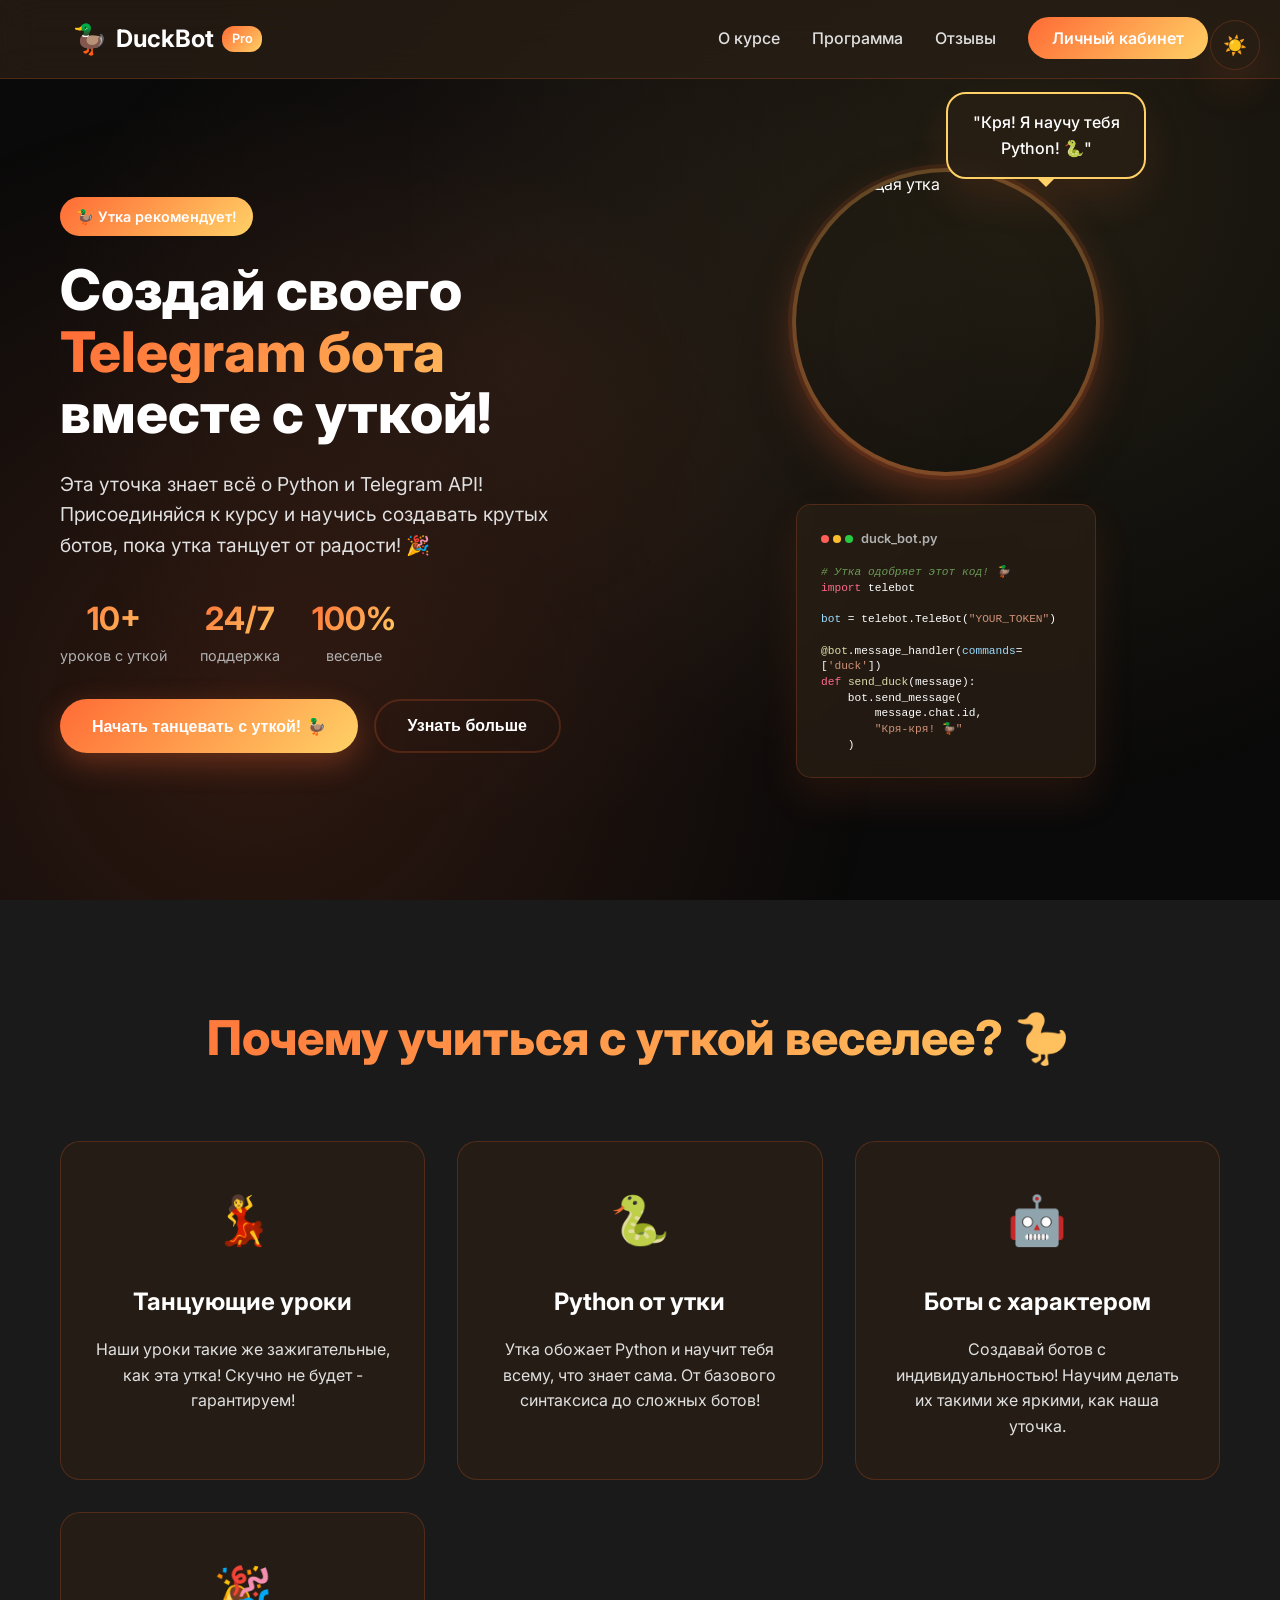
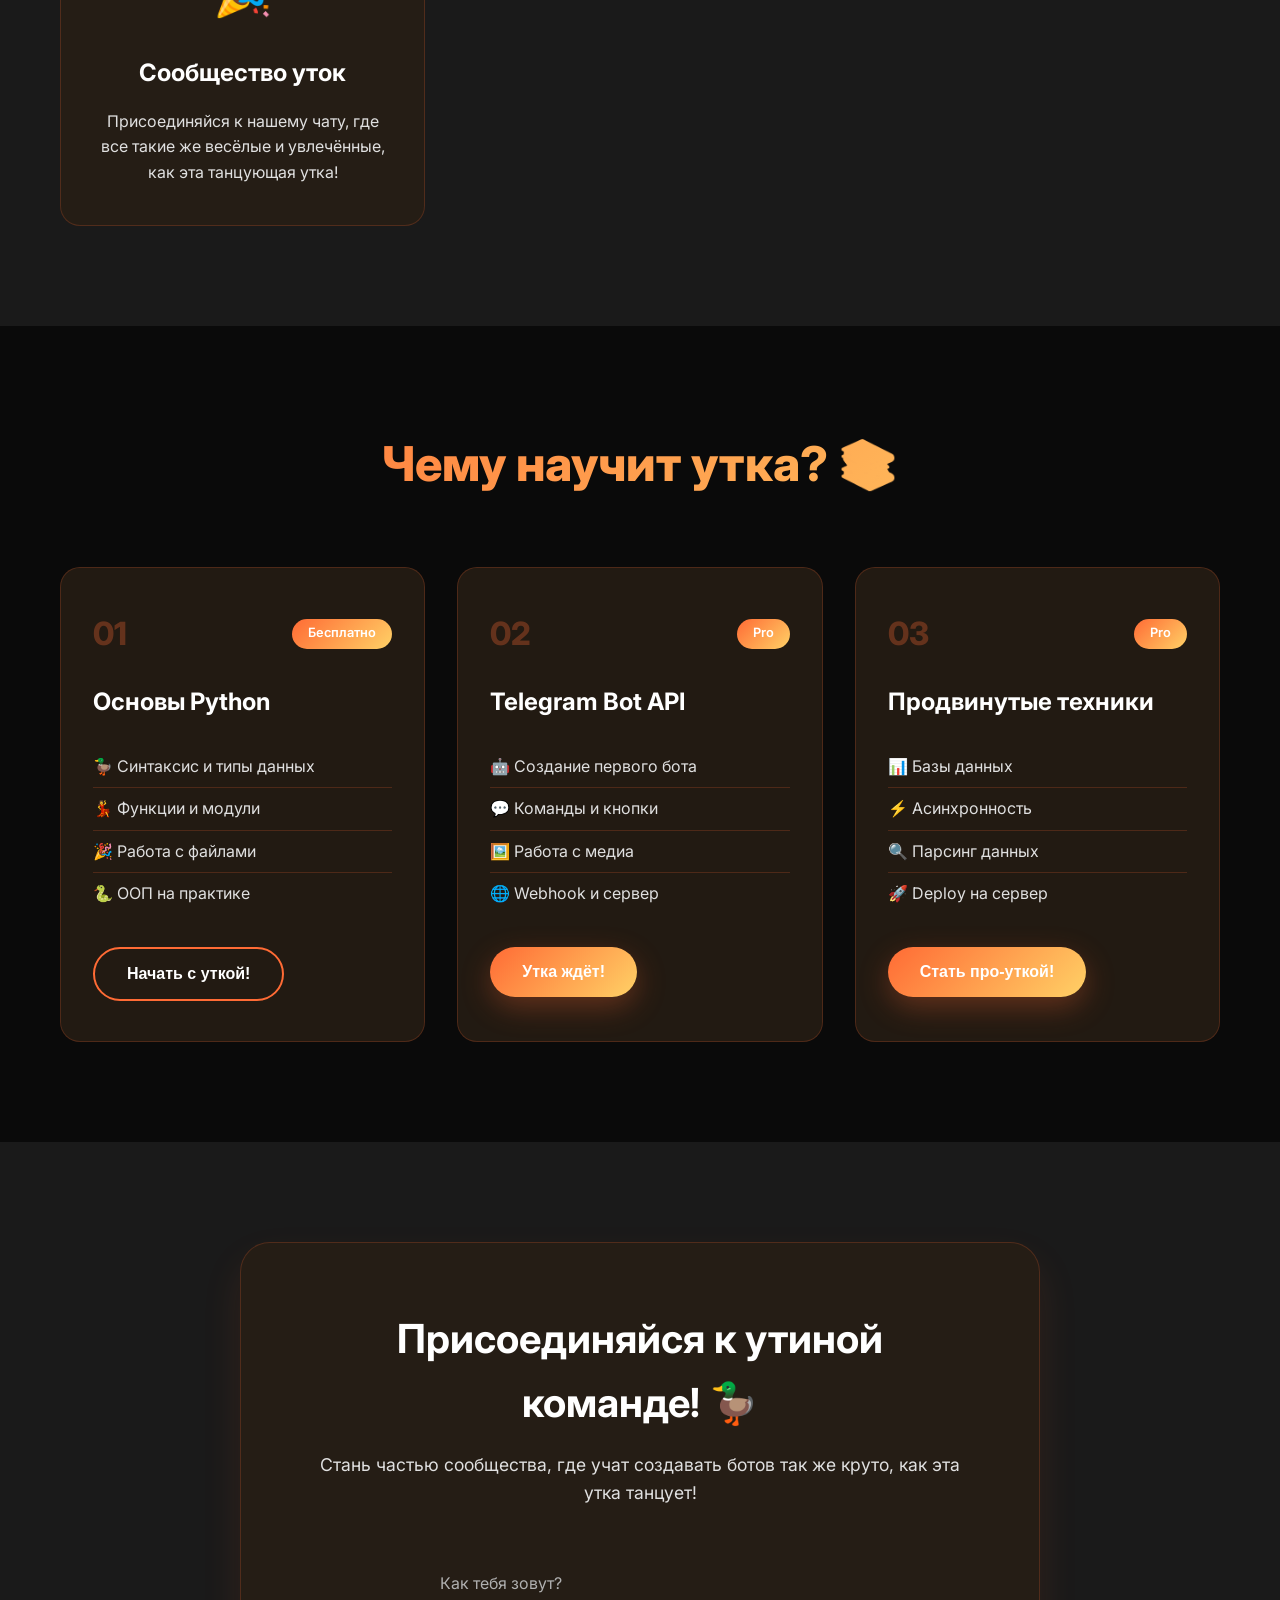
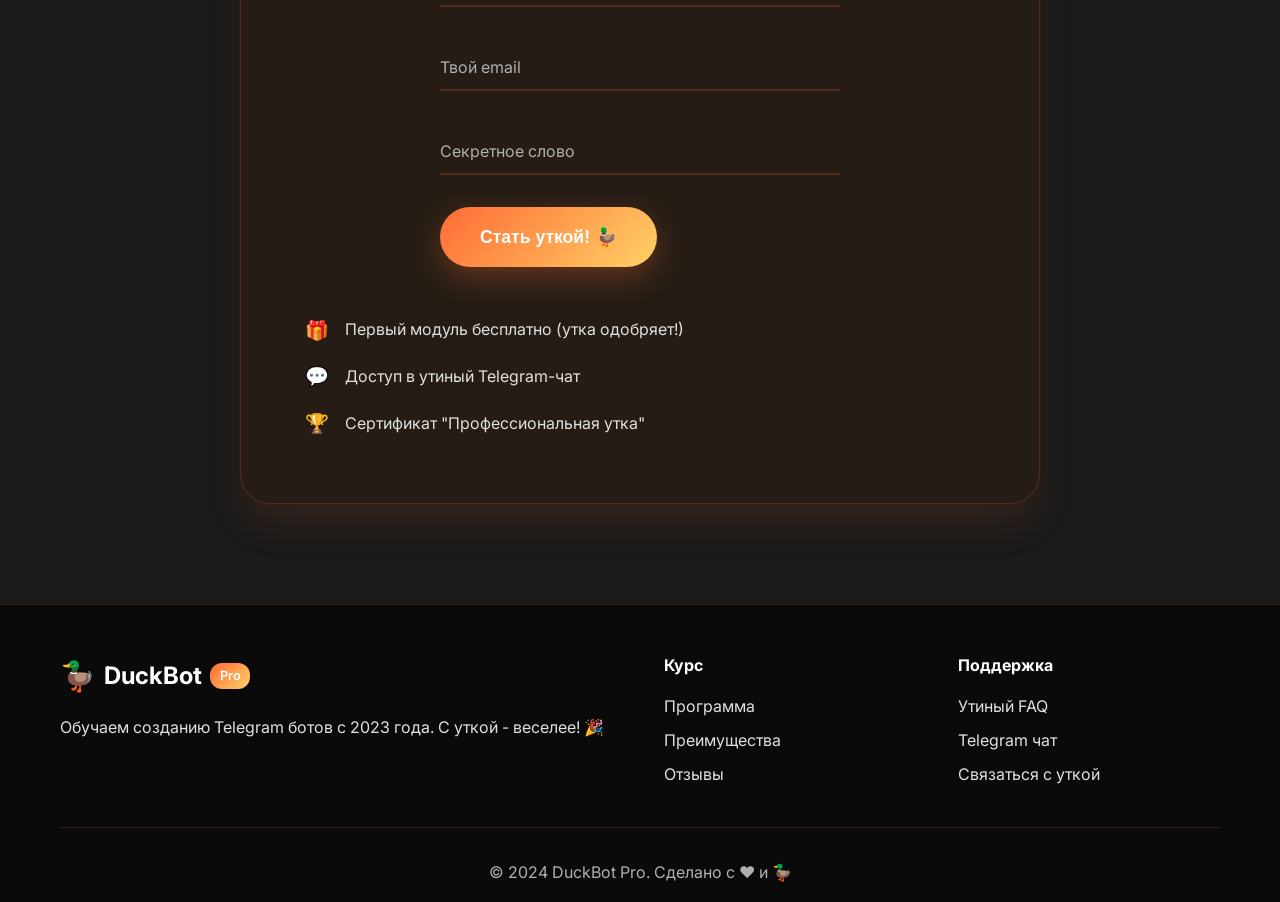
==== index.html @ a343c1e5 "Add files via upload" ====
<!DOCTYPE html>
<html lang="ru" data-theme="dark">
<head>
    <meta charset="UTF-8">
    <meta name="viewport" content="width=device-width, initial-scale=1.0">
    <title>DuckBot Pro - Создание Telegram ботов на Python</title>
    <link rel="stylesheet" href="style.css">
    <link href="https://fonts.googleapis.com/css2?family=Inter:wght@300;400;500;600;700;800&display=swap" rel="stylesheet">
</head>
<body>
    <!-- Theme Toggle -->
    <button class="theme-toggle" id="themeToggle">
        <span class="sun">☀️</span>
        <span class="moon">🌙</span>
    </button>

    <!-- Animated Background -->
    <div class="animated-bg"></div>
    <div class="particles"></div>

    <!-- Header -->
    <header class="header">
        <nav class="nav">
            <div class="logo">
                <div class="logo-icon">🦆</div>
                <span>DuckBot</span>
                <span class="logo-beta">Pro</span>
            </div>
            <ul class="nav-links">
                <li><a href="#about" class="nav-link">О курсе</a></li>
                <li><a href="#program" class="nav-link">Программа</a></li>
                <li><a href="#reviews" class="nav-link">Отзывы</a></li>
                <li><a href="cabinet.html" class="nav-btn">Личный кабинет</a></li>
            </ul>
            <div class="nav-hamburger">
                <span></span>
                <span></span>
                <span></span>
            </div>
        </nav>
    </header>

    <!-- Hero Section -->
    <section class="hero">
        <div class="container">
            <div class="hero-content">
                <div class="hero-text">
                    <div class="badge">🦆 Утка рекомендует!</div>
                    <h1 class="hero-title">
                        <span class="title-line">Создай своего</span>
                        <span class="title-line highlight">Telegram бота</span>
                        <span class="title-line">вместе с уткой!</span>
                    </h1>
                    <p class="hero-subtitle">Эта уточка знает всё о Python и Telegram API! Присоединяйся к курсу и научись создавать крутых ботов, пока утка танцует от радости! 🎉</p>
                    <div class="hero-stats">
                        <div class="stat">
                            <div class="stat-number">10+</div>
                            <div class="stat-label">уроков с уткой</div>
                        </div>
                        <div class="stat">
                            <div class="stat-number">24/7</div>
                            <div class="stat-label">поддержка</div>
                        </div>
                        <div class="stat">
                            <div class="stat-number">100%</div>
                            <div class="stat-label">веселье</div>
                        </div>
                    </div>
                    <div class="hero-buttons">
                        <button class="btn btn-primary btn-glow" onclick="scrollToSection('register')">
                            <span>Начать танцевать с уткой! 🦆</span>
                            <div class="btn-shine"></div>
                        </button>
                        <button class="btn btn-secondary" onclick="scrollToSection('about')">
                            <span>Узнать больше</span>
                        </button>
                    </div>
                </div>
                <div class="hero-visual">
                    <div class="duck-container">
                        <img src="https://media1.tenor.com/m/05swcPvrcbIAAAAC/utya.gif" alt="Танцующая утка" class="hero-duck-gif">
                        <div class="duck-message">
                            <div class="message-bubble">
                                "Кря! Я научу тебя Python! 🐍"
                                <div class="message-arrow"></div>
                            </div>
                        </div>
                    </div>
                    <div class="code-preview">
                        <div class="code-window">
                            <div class="window-header">
                                <div class="window-dots">
                                    <span></span>
                                    <span></span>
                                    <span></span>
                                </div>
                                <span class="window-title">duck_bot.py</span>
                            </div>
                            <div class="code-content">
                                <code>
                                    <span class="code-comment"># Утка одобряет этот код! 🦆</span><br>
                                    <span class="code-keyword">import</span> telebot<br>
                                    <br>
                                    <span class="code-variable">bot</span> = telebot.TeleBot(<span class="code-string">"YOUR_TOKEN"</span>)<br>
                                    <br>
                                    <span class="code-decoration">@bot</span>.message_handler(<span class="code-param">commands</span>=[<span class="code-string">'duck'</span>])<br>
                                    <span class="code-keyword">def</span> <span class="code-function">send_duck</span>(message):<br>
                                    &nbsp;&nbsp;&nbsp;&nbsp;bot.send_message(<br>
                                    &nbsp;&nbsp;&nbsp;&nbsp;&nbsp;&nbsp;&nbsp;&nbsp;message.chat.id,<br>
                                    &nbsp;&nbsp;&nbsp;&nbsp;&nbsp;&nbsp;&nbsp;&nbsp;<span class="code-string">"Кря-кря! 🦆"</span><br>
                                    &nbsp;&nbsp;&nbsp;&nbsp;)
                                </code>
                            </div>
                        </div>
                    </div>
                </div>
            </div>
        </div>
    </section>

    <!-- Features Section -->
    <section id="about" class="features">
        <div class="container">
            <h2 class="section-title">Почему учиться с уткой веселее? 🦆</h2>
            <div class="features-grid">
                <div class="feature-card">
                    <div class="feature-icon">💃</div>
                    <h3>Танцующие уроки</h3>
                    <p>Наши уроки такие же зажигательные, как эта утка! Скучно не будет - гарантируем!</p>
                    <div class="feature-glow"></div>
                </div>
                <div class="feature-card">
                    <div class="feature-icon">🐍</div>
                    <h3>Python от утки</h3>
                    <p>Утка обожает Python и научит тебя всему, что знает сама. От базового синтаксиса до сложных ботов!</p>
                    <div class="feature-glow"></div>
                </div>
                <div class="feature-card">
                    <div class="feature-icon">🤖</div>
                    <h3>Боты с характером</h3>
                    <p>Создавай ботов с индивидуальностью! Научим делать их такими же яркими, как наша уточка.</p>
                    <div class="feature-glow"></div>
                </div>
                <div class="feature-card">
                    <div class="feature-icon">🎉</div>
                    <h3>Сообщество уток</h3>
                    <p>Присоединяйся к нашему чату, где все такие же весёлые и увлечённые, как эта танцующая утка!</p>
                    <div class="feature-glow"></div>
                </div>
            </div>
        </div>
    </section>

    <!-- Program Section -->
    <section id="program" class="program">
        <div class="container">
            <h2 class="section-title">Чему научит утка? 📚</h2>
            <div class="program-grid">
                <div class="module-card">
                    <div class="module-header">
                        <span class="module-number">01</span>
                        <span class="module-badge">Бесплатно</span>
                    </div>
                    <h3>Основы Python</h3>
                    <ul class="module-lessons">
                        <li>🦆 Синтаксис и типы данных</li>
                        <li>💃 Функции и модули</li>
                        <li>🎉 Работа с файлами</li>
                        <li>🐍 ООП на практике</li>
                    </ul>
                    <button class="btn btn-outline">Начать с уткой!</button>
                </div>
                <div class="module-card">
                    <div class="module-header">
                        <span class="module-number">02</span>
                        <span class="module-badge">Pro</span>
                    </div>
                    <h3>Telegram Bot API</h3>
                    <ul class="module-lessons">
                        <li>🤖 Создание первого бота</li>
                        <li>💬 Команды и кнопки</li>
                        <li>🖼️ Работа с медиа</li>
                        <li>🌐 Webhook и сервер</li>
                    </ul>
                    <button class="btn btn-primary">Утка ждёт!</button>
                </div>
                <div class="module-card">
                    <div class="module-header">
                        <span class="module-number">03</span>
                        <span class="module-badge">Pro</span>
                    </div>
                    <h3>Продвинутые техники</h3>
                    <ul class="module-lessons">
                        <li>📊 Базы данных</li>
                        <li>⚡ Асинхронность</li>
                        <li>🔍 Парсинг данных</li>
                        <li>🚀 Deploy на сервер</li>
                    </ul>
                    <button class="btn btn-primary">Стать про-уткой!</button>
                </div>
            </div>
        </div>
    </section>

    <!-- Registration Section -->
    <section id="register" class="registration">
        <div class="container">
            <div class="registration-card">
                <div class="registration-content">
                    <h2>Присоединяйся к утиной команде! 🦆</h2>
                    <p>Стань частью сообщества, где учат создавать ботов так же круто, как эта утка танцует!</p>
                    
                    <form class="registration-form" id="registrationForm">
                        <div class="form-group">
                            <input type="text" id="name" name="name" required>
                            <label for="name">Как тебя зовут?</label>
                            <div class="form-line"></div>
                        </div>
                        <div class="form-group">
                            <input type="email" id="email" name="email" required>
                            <label for="email">Твой email</label>
                            <div class="form-line"></div>
                        </div>
                        <div class="form-group">
                            <input type="password" id="password" name="password" required>
                            <label for="password">Секретное слово</label>
                            <div class="form-line"></div>
                        </div>
                        
                        <button type="submit" class="btn btn-primary btn-large btn-glow">
                            <span>Стать уткой! 🦆</span>
                            <div class="btn-shine"></div>
                        </button>
                    </form>
                    
                    <div class="registration-benefits">
                        <div class="benefit">
                            <span class="benefit-icon">🎁</span>
                            <span>Первый модуль бесплатно (утка одобряет!)</span>
                        </div>
                        <div class="benefit">
                            <span class="benefit-icon">💬</span>
                            <span>Доступ в утиный Telegram-чат</span>
                        </div>
                        <div class="benefit">
                            <span class="benefit-icon">🏆</span>
                            <span>Сертификат "Профессиональная утка"</span>
                        </div>
                    </div>
                </div>
            </div>
        </div>
    </section>

    <!-- Footer -->
    <footer class="footer">
        <div class="container">
            <div class="footer-content">
                <div class="footer-brand">
                    <div class="logo">
                        <div class="logo-icon">🦆</div>
                        <span>DuckBot</span>
                        <span class="logo-beta">Pro</span>
                    </div>
                    <p>Обучаем созданию Telegram ботов с 2023 года. С уткой - веселее! 🎉</p>
                </div>
                <div class="footer-links">
                    <div class="footer-column">
                        <h4>Курс</h4>
                        <a href="#program">Программа</a>
                        <a href="#about">Преимущества</a>
                        <a href="#reviews">Отзывы</a>
                    </div>
                    <div class="footer-column">
                        <h4>Поддержка</h4>
                        <a href="#">Утиный FAQ</a>
                        <a href="#">Telegram чат</a>
                        <a href="#">Связаться с уткой</a>
                    </div>
                </div>
            </div>
            <div class="footer-bottom">
                <p>&copy; 2024 DuckBot Pro. Сделано с ❤️ и 🦆</p>
            </div>
        </div>
    </footer>

    <script src="script.js"></script>
</body>
</html>
---- style.css ----
/* CSS Variables for Duck Theme */
:root {
    --primary: #ff6b35;
    --primary-dark: #e55a2b;
    --primary-light: #ff8c42;
    --secondary: #ffd166;
    --accent: #ff9e6d;
    --text-primary: #ffffff;
    --text-secondary: #e0e0e0;
    --text-muted: #b0b0b0;
    --bg-primary: #0a0a0a;
    --bg-secondary: #1a1a1a;
    --bg-tertiary: #2a2a2a;
    --bg-card: rgba(40, 30, 20, 0.8);
    --border: rgba(255, 107, 53, 0.2);
    --shadow: 0 20px 40px rgba(255, 107, 53, 0.1);
    --gradient: linear-gradient(135deg, var(--primary) 0%, var(--secondary) 100%);
    --gradient-secondary: linear-gradient(135deg, var(--secondary) 0%, #ffe082 100%);
}

[data-theme="light"] {
    --text-primary: #2a2a2a;
    --text-secondary: #666666;
    --text-muted: #888888;
    --bg-primary: #fff8f0;
    --bg-secondary: #fffbeb;
    --bg-tertiary: #fff3e0;
    --bg-card: rgba(255, 248, 240, 0.9);
    --border: rgba(255, 107, 53, 0.3);
    --shadow: 0 20px 40px rgba(255, 107, 53, 0.15);
}

/* Reset and Base Styles */
* {
    margin: 0;
    padding: 0;
    box-sizing: border-box;
}

html {
    scroll-behavior: smooth;
}

body {
    font-family: 'Inter', sans-serif;
    background: var(--bg-primary);
    color: var(--text-primary);
    line-height: 1.6;
    overflow-x: hidden;
    transition: background-color 0.3s ease, color 0.3s ease;
}

/* Animated Background */
.animated-bg {
    position: fixed;
    top: 0;
    left: 0;
    width: 100%;
    height: 100%;
    background: 
        radial-gradient(circle at 20% 80%, rgba(255, 107, 53, 0.15) 0%, transparent 50%),
        radial-gradient(circle at 80% 20%, rgba(255, 209, 102, 0.1) 0%, transparent 50%),
        radial-gradient(circle at 40% 40%, rgba(255, 158, 109, 0.08) 0%, transparent 50%);
    z-index: -2;
}

.particles {
    position: fixed;
    top: 0;
    left: 0;
    width: 100%;
    height: 100%;
    z-index: -1;
}

/* Theme Toggle */
.theme-toggle {
    position: fixed;
    top: 20px;
    right: 20px;
    width: 50px;
    height: 50px;
    border: none;
    border-radius: 50%;
    background: var(--bg-card);
    backdrop-filter: blur(10px);
    cursor: pointer;
    z-index: 1000;
    display: flex;
    align-items: center;
    justify-content: center;
    font-size: 1.2rem;
    transition: all 0.3s ease;
    box-shadow: var(--shadow);
    border: 1px solid var(--border);
}

.theme-toggle:hover {
    transform: scale(1.1) rotate(15deg);
}

.theme-toggle .moon {
    display: none;
}

[data-theme="light"] .theme-toggle .sun {
    display: none;
}

[data-theme="light"] .theme-toggle .moon {
    display: block;
}

/* Container */
.container {
    max-width: 1200px;
    margin: 0 auto;
    padding: 0 20px;
}

/* Header & Navigation */
.header {
    position: fixed;
    top: 0;
    width: 100%;
    background: rgba(40, 30, 20, 0.8);
    backdrop-filter: blur(20px);
    border-bottom: 1px solid var(--border);
    z-index: 100;
    transition: all 0.3s ease;
}

[data-theme="light"] .header {
    background: rgba(255, 248, 240, 0.8);
}

.nav {
    display: flex;
    justify-content: space-between;
    align-items: center;
    padding: 1rem 2rem;
    max-width: 1200px;
    margin: 0 auto;
}

.logo {
    display: flex;
    align-items: center;
    gap: 0.5rem;
    font-size: 1.5rem;
    font-weight: 700;
    color: var(--text-primary);
}

.logo-icon {
    font-size: 1.8rem;
    animation: duckDance 2s ease-in-out infinite;
}

@keyframes duckDance {
    0%, 100% { transform: translateY(0px) rotate(0deg); }
    25% { transform: translateY(-5px) rotate(-5deg); }
    50% { transform: translateY(0px) rotate(0deg); }
    75% { transform: translateY(-3px) rotate(5deg); }
}

.logo-beta {
    background: var(--gradient);
    color: white;
    padding: 0.2rem 0.6rem;
    border-radius: 12px;
    font-size: 0.8rem;
    font-weight: 600;
}

.nav-links {
    display: flex;
    list-style: none;
    gap: 2rem;
    align-items: center;
}

.nav-link {
    text-decoration: none;
    color: var(--text-secondary);
    font-weight: 500;
    transition: all 0.3s ease;
    position: relative;
}

.nav-link:hover {
    color: var(--primary);
}

.nav-link::after {
    content: '';
    position: absolute;
    bottom: -5px;
    left: 0;
    width: 0;
    height: 2px;
    background: var(--gradient);
    transition: width 0.3s ease;
}

.nav-link:hover::after {
    width: 100%;
}

.nav-btn {
    background: var(--gradient);
    color: white !important;
    padding: 0.7rem 1.5rem;
    border-radius: 25px;
    text-decoration: none;
    font-weight: 600;
    transition: all 0.3s ease;
}

.nav-btn:hover {
    transform: translateY(-2px);
    box-shadow: 0 10px 20px rgba(255, 107, 53, 0.3);
}

.nav-hamburger {
    display: none;
    flex-direction: column;
    gap: 4px;
    cursor: pointer;
}

.nav-hamburger span {
    width: 25px;
    height: 3px;
    background: var(--text-primary);
    transition: all 0.3s ease;
}

/* Buttons */
.btn {
    position: relative;
    padding: 1rem 2rem;
    border: none;
    border-radius: 50px;
    font-weight: 600;
    text-decoration: none;
    display: inline-flex;
    align-items: center;
    justify-content: center;
    gap: 0.5rem;
    cursor: pointer;
    transition: all 0.3s ease;
    overflow: hidden;
    font-size: 1rem;
}

.btn-primary {
    background: var(--gradient);
    color: white;
    box-shadow: 0 10px 30px rgba(255, 107, 53, 0.3);
}

.btn-secondary {
    background: transparent;
    color: var(--text-primary);
    border: 2px solid var(--border);
}

.btn-outline {
    background: transparent;
    color: var(--text-primary);
    border: 2px solid var(--primary);
}

.btn-large {
    padding: 1.2rem 2.5rem;
    font-size: 1.1rem;
}

.btn-glow {
    position: relative;
}

.btn-glow::before {
    content: '';
    position: absolute;
    top: 0;
    left: -100%;
    width: 100%;
    height: 100%;
    background: linear-gradient(90deg, transparent, rgba(255,255,255,0.4), transparent);
    transition: left 0.5s;
}

.btn-glow:hover::before {
    left: 100%;
}

.btn-shine {
    position: absolute;
    top: 0;
    left: -100%;
    width: 100%;
    height: 100%;
    background: linear-gradient(90deg, transparent, rgba(255,255,255,0.6), transparent);
    transition: left 0.5s;
}

.btn-glow:hover .btn-shine {
    left: 100%;
}

.btn:hover {
    transform: translateY(-3px) scale(1.05);
    box-shadow: 0 15px 40px rgba(255, 107, 53, 0.4);
}

.btn-secondary:hover {
    border-color: var(--primary);
    background: rgba(255, 107, 53, 0.1);
}

/* Hero Section */
.hero {
    min-height: 100vh;
    display: flex;
    align-items: center;
    padding: 100px 0 50px;
    position: relative;
}

.hero-content {
    display: grid;
    grid-template-columns: 1fr 1fr;
    gap: 4rem;
    align-items: center;
}

.hero-text {
    max-width: 600px;
}

.badge {
    background: var(--gradient);
    color: white;
    padding: 0.5rem 1rem;
    border-radius: 20px;
    font-size: 0.9rem;
    font-weight: 600;
    display: inline-block;
    margin-bottom: 1.5rem;
    animation: pulse 2s infinite;
}

@keyframes pulse {
    0%, 100% { transform: scale(1); }
    50% { transform: scale(1.05); }
}

.hero-title {
    font-size: 3.5rem;
    font-weight: 800;
    line-height: 1.1;
    margin-bottom: 1.5rem;
}

.title-line {
    display: block;
    opacity: 0;
    transform: translateY(30px);
    animation: fadeInUp 0.8s ease forwards;
}

.title-line:nth-child(1) { animation-delay: 0.1s; }
.title-line:nth-child(2) { animation-delay: 0.3s; }
.title-line:nth-child(3) { animation-delay: 0.5s; }

@keyframes fadeInUp {
    to {
        opacity: 1;
        transform: translateY(0);
    }
}

.highlight {
    background: linear-gradient(135deg, var(--primary) 0%, var(--secondary) 100%);
    -webkit-background-clip: text;
    -webkit-text-fill-color: transparent;
    background-clip: text;
}

.hero-subtitle {
    font-size: 1.2rem;
    color: var(--text-secondary);
    margin-bottom: 2rem;
    line-height: 1.6;
}

.hero-stats {
    display: flex;
    gap: 2rem;
    margin: 2rem 0;
}

.stat {
    text-align: center;
}

.stat-number {
    font-size: 2rem;
    font-weight: 700;
    background: var(--gradient);
    -webkit-background-clip: text;
    -webkit-text-fill-color: transparent;
    background-clip: text;
}

.stat-label {
    font-size: 0.9rem;
    color: var(--text-muted);
}

.hero-buttons {
    display: flex;
    gap: 1rem;
    margin-top: 2rem;
}

/* Duck GIF Styles */
.hero-visual {
    position: relative;
    display: flex;
    flex-direction: column;
    align-items: center;
    gap: 2rem;
}

.duck-container {
    position: relative;
    display: flex;
    flex-direction: column;
    align-items: center;
}

.hero-duck-gif {
    width: 300px;
    height: 300px;
    border-radius: 50%;
    box-shadow: 
        0 20px 40px rgba(255, 107, 53, 0.3),
        0 0 0 4px rgba(255, 209, 102, 0.2),
        0 0 0 8px rgba(255, 107, 53, 0.1);
    animation: duckFloat 4s ease-in-out infinite;
    filter: drop-shadow(0 10px 20px rgba(0, 0, 0, 0.3));
}

@keyframes duckFloat {
    0%, 100% { 
        transform: translateY(0px) rotate(0deg); 
    }
    33% { 
        transform: translateY(-10px) rotate(-2deg); 
    }
    66% { 
        transform: translateY(-5px) rotate(2deg); 
    }
}

.duck-message {
    position: absolute;
    top: -80px;
    right: -50px;
}

.message-bubble {
    background: var(--bg-card);
    backdrop-filter: blur(10px);
    padding: 1rem 1.5rem;
    border-radius: 20px;
    border: 2px solid var(--secondary);
    box-shadow: var(--shadow);
    position: relative;
    animation: messagePop 3s ease 1s forwards;
    opacity: 0;
    transform: translateY(20px);
    max-width: 200px;
    text-align: center;
    font-weight: 500;
}

@keyframes messagePop {
    0% { opacity: 0; transform: translateY(20px) scale(0.8); }
    50% { opacity: 1; transform: translateY(0) scale(1.05); }
    100% { opacity: 1; transform: translateY(0) scale(1); }
}

.message-arrow {
    position: absolute;
    bottom: -10px;
    left: 50%;
    transform: translateX(-50%);
    width: 0;
    height: 0;
    border-left: 10px solid transparent;
    border-right: 10px solid transparent;
    border-top: 10px solid var(--secondary);
}

.code-preview {
    display: flex;
    justify-content: center;
}

.code-window {
    background: var(--bg-card);
    backdrop-filter: blur(10px);
    border: 1px solid var(--border);
    border-radius: 15px;
    padding: 1.5rem;
    box-shadow: var(--shadow);
    max-width: 300px;
    animation: codeSlide 1s ease 2s forwards;
    opacity: 0;
    transform: translateX(-20px);
}

@keyframes codeSlide {
    to {
        opacity: 1;
        transform: translateX(0);
    }
}

.window-header {
    display: flex;
    align-items: center;
    gap: 0.5rem;
    margin-bottom: 1rem;
}

.window-dots {
    display: flex;
    gap: 4px;
}

.window-dots span {
    width: 8px;
    height: 8px;
    border-radius: 50%;
}

.window-dots span:nth-child(1) { background: #ff5f57; }
.window-dots span:nth-child(2) { background: #ffbd2e; }
.window-dots span:nth-child(3) { background: #28ca42; }

.window-title {
    font-size: 0.8rem;
    color: var(--text-muted);
    font-weight: 600;
}

.code-content {
    font-family: 'Courier New', monospace;
    font-size: 0.7rem;
    line-height: 1.4;
}

.code-comment {
    color: #6a9955;
    font-style: italic;
}

.code-keyword {
    color: #ff6b8b;
}

.code-variable {
    color: #9cdcfe;
}

.code-string {
    color: #ce9178;
}

.code-decoration {
    color: #dcdcaa;
}

.code-param {
    color: #9cdcfe;
}

.code-function {
    color: #dcdcaa;
}

/* Features Section */
.features {
    padding: 100px 0;
    background: var(--bg-secondary);
}

.section-title {
    text-align: center;
    font-size: 3rem;
    font-weight: 800;
    margin-bottom: 4rem;
    background: linear-gradient(135deg, var(--primary) 0%, var(--secondary) 100%);
    -webkit-background-clip: text;
    -webkit-text-fill-color: transparent;
    background-clip: text;
}

.features-grid {
    display: grid;
    grid-template-columns: repeat(auto-fit, minmax(280px, 1fr));
    gap: 2rem;
}

.feature-card {
    background: var(--bg-card);
    padding: 2.5rem 2rem;
    border-radius: 20px;
    text-align: center;
    border: 1px solid var(--border);
    position: relative;
    overflow: hidden;
    transition: all 0.3s ease;
}

.feature-card:hover {
    transform: translateY(-10px) scale(1.02);
    border-color: var(--primary);
}

.feature-icon {
    font-size: 3rem;
    margin-bottom: 1.5rem;
    display: block;
}

.feature-card h3 {
    font-size: 1.5rem;
    margin-bottom: 1rem;
    color: var(--text-primary);
}

.feature-card p {
    color: var(--text-secondary);
    line-height: 1.6;
}

.feature-glow {
    position: absolute;
    top: 0;
    left: 0;
    width: 100%;
    height: 100%;
    background: radial-gradient(circle at center, rgba(255, 107, 53, 0.1) 0%, transparent 70%);
    opacity: 0;
    transition: opacity 0.3s ease;
}

.feature-card:hover .feature-glow {
    opacity: 1;
}

/* Program Section */
.program {
    padding: 100px 0;
}

.program-grid {
    display: grid;
    grid-template-columns: repeat(auto-fit, minmax(320px, 1fr));
    gap: 2rem;
}

.module-card {
    background: var(--bg-card);
    padding: 2.5rem 2rem;
    border-radius: 20px;
    border: 1px solid var(--border);
    transition: all 0.3s ease;
    position: relative;
    overflow: hidden;
}

.module-card:hover {
    transform: translateY(-5px);
    border-color: var(--primary);
}

.module-header {
    display: flex;
    justify-content: space-between;
    align-items: center;
    margin-bottom: 1.5rem;
}

.module-number {
    font-size: 2rem;
    font-weight: 800;
    color: var(--primary);
    opacity: 0.3;
}

.module-badge {
    background: var(--gradient);
    color: white;
    padding: 0.3rem 1rem;
    border-radius: 15px;
    font-size: 0.8rem;
    font-weight: 600;
}

.module-card h3 {
    font-size: 1.5rem;
    margin-bottom: 1.5rem;
    color: var(--text-primary);
}

.module-lessons {
    list-style: none;
    margin-bottom: 2rem;
}

.module-lessons li {
    padding: 0.5rem 0;
    color: var(--text-secondary);
    border-bottom: 1px solid var(--border);
}

.module-lessons li:last-child {
    border-bottom: none;
}

/* Registration Section */
.registration {
    padding: 100px 0;
    background: var(--bg-secondary);
}

.registration-card {
    background: var(--bg-card);
    border-radius: 30px;
    padding: 4rem;
    border: 1px solid var(--border);
    max-width: 800px;
    margin: 0 auto;
    box-shadow: var(--shadow);
}

.registration-content h2 {
    font-size: 2.5rem;
    margin-bottom: 1rem;
    text-align: center;
}

.registration-content > p {
    text-align: center;
    color: var(--text-secondary);
    margin-bottom: 3rem;
    font-size: 1.1rem;
}

.registration-form {
    max-width: 400px;
    margin: 0 auto 3rem;
}

.form-group {
    position: relative;
    margin-bottom: 2rem;
}

.form-group input {
    width: 100%;
    padding: 1rem 0;
    background: transparent;
    border: none;
    border-bottom: 2px solid var(--border);
    color: var(--text-primary);
    font-size: 1rem;
    transition: all 0.3s ease;
}

.form-group label {
    position: absolute;
    top: 1rem;
    left: 0;
    color: var(--text-muted);
    transition: all 0.3s ease;
    pointer-events: none;
}

.form-group input:focus {
    outline: none;
    border-bottom-color: var(--primary);
}

.form-group input:focus + label,
.form-group input:valid + label {
    top: -0.5rem;
    font-size: 0.8rem;
    color: var(--primary);
}

.form-line {
    position: absolute;
    bottom: 0;
    left: 0;
    width: 0;
    height: 2px;
    background: var(--gradient);
    transition: width 0.3s ease;
}

.form-group input:focus ~ .form-line {
    width: 100%;
}

.registration-benefits {
    display: flex;
    flex-direction: column;
    gap: 1rem;
}

.benefit {
    display: flex;
    align-items: center;
    gap: 1rem;
    color: var(--text-secondary);
}

.benefit-icon {
    font-size: 1.2rem;
}

/* Footer */
.footer {
    background: var(--bg-primary);
    padding: 3rem 0 1rem;
    border-top: 1px solid var(--border);
}

.footer-content {
    display: grid;
    grid-template-columns: 1fr 1fr;
    gap: 3rem;
    margin-bottom: 2rem;
}

.footer-brand p {
    color: var(--text-secondary);
    margin-top: 1rem;
}

.footer-links {
    display: grid;
    grid-template-columns: 1fr 1fr;
    gap: 2rem;
}

.footer-column h4 {
    margin-bottom: 1rem;
    color: var(--text-primary);
}

.footer-column a {
    display: block;
    color: var(--text-secondary);
    text-decoration: none;
    margin-bottom: 0.5rem;
    transition: color 0.3s ease;
}

.footer-column a:hover {
    color: var(--primary);
}

.footer-bottom {
    text-align: center;
    padding-top: 2rem;
    border-top: 1px solid var(--border);
    color: var(--text-muted);
}

/* Responsive Design */
@media (max-width: 768px) {
    .nav-links {
        display: none;
    }
    
    .nav-hamburger {
        display: flex;
    }
    
    .hero-content {
        grid-template-columns: 1fr;
        text-align: center;
        gap: 2rem;
    }
    
    .hero-title {
        font-size: 2.5rem;
    }
    
    .hero-stats {
        justify-content: center;
    }
    
    .hero-buttons {
        flex-direction: column;
        align-items: center;
    }
    
    .hero-duck-gif {
        width: 250px;
        height: 250px;
    }
    
    .duck-message {
        position: relative;
        top: 0;
        right: 0;
        margin-top: 1rem;
    }
    
    .features-grid,
    .program-grid {
        grid-template-columns: 1fr;
    }
    
    .footer-content {
        grid-template-columns: 1fr;
    }
    
    .registration-card {
        padding: 2rem;
    }
}
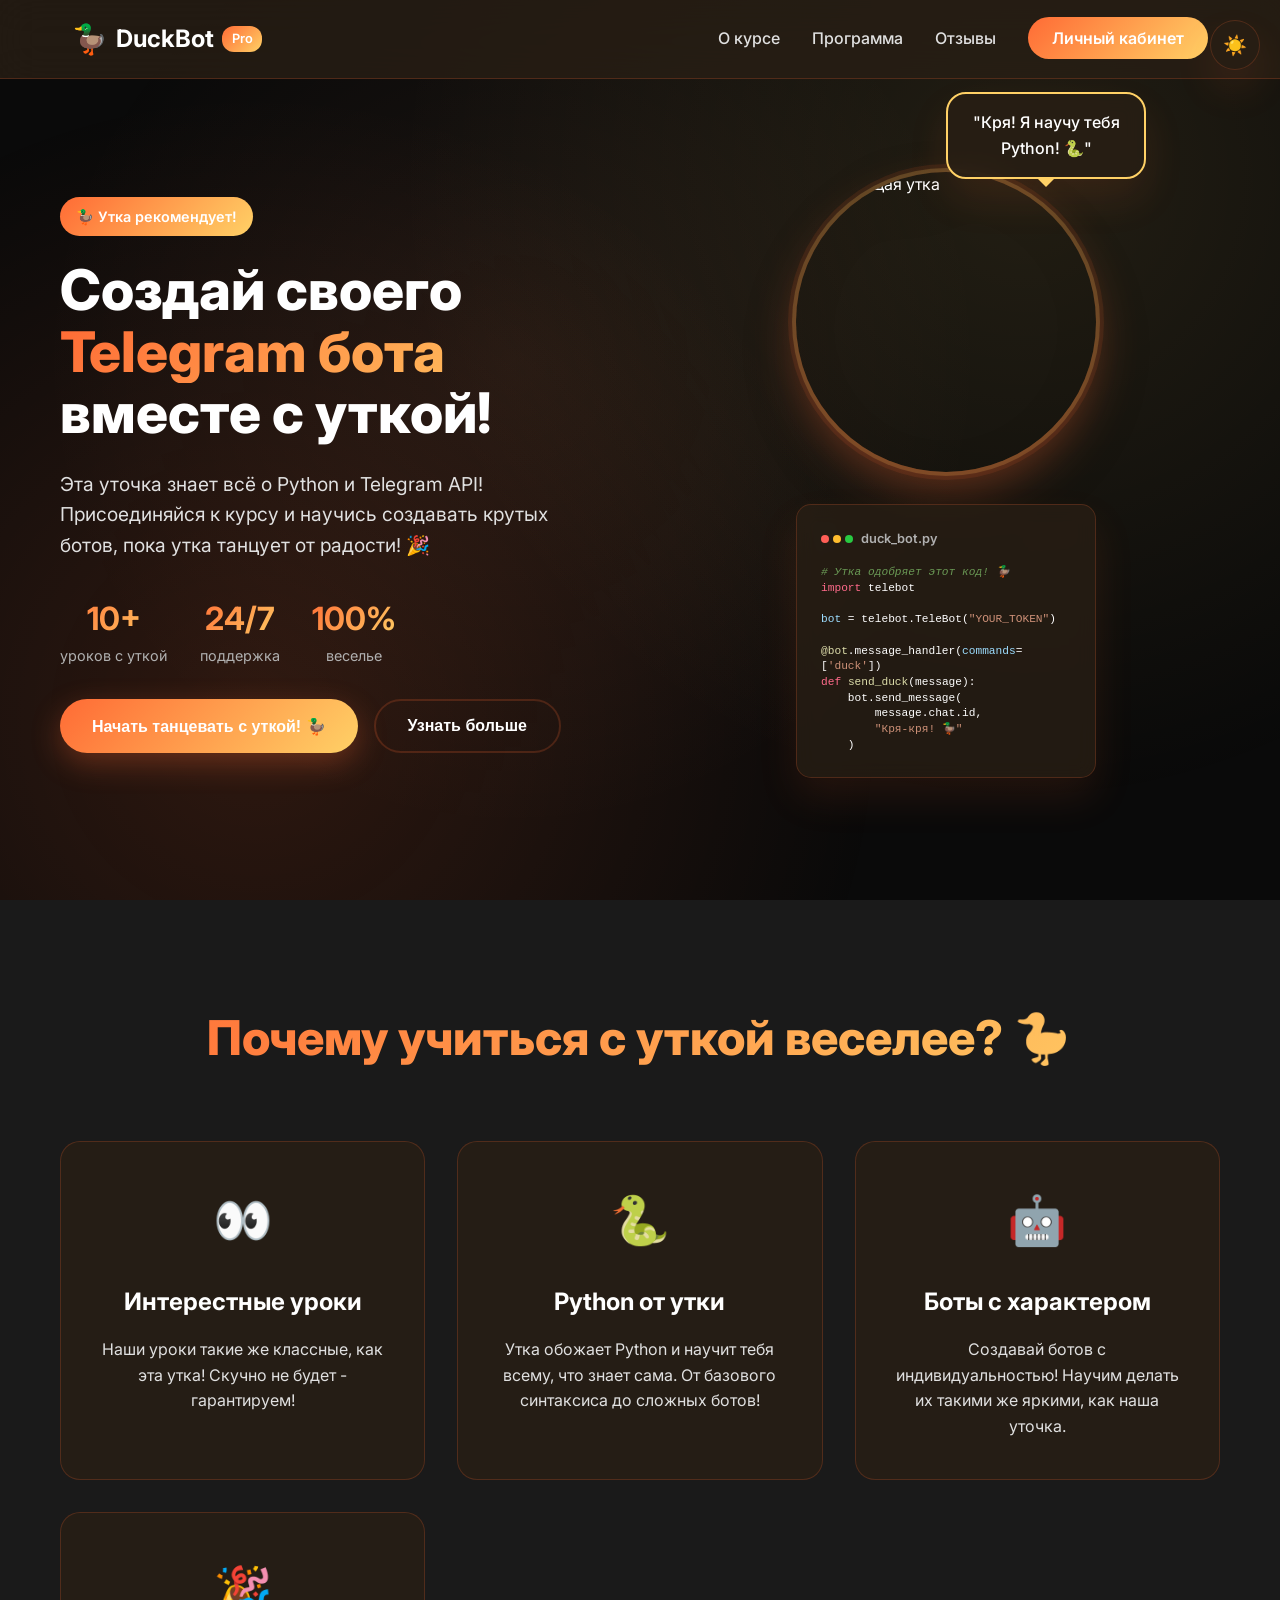
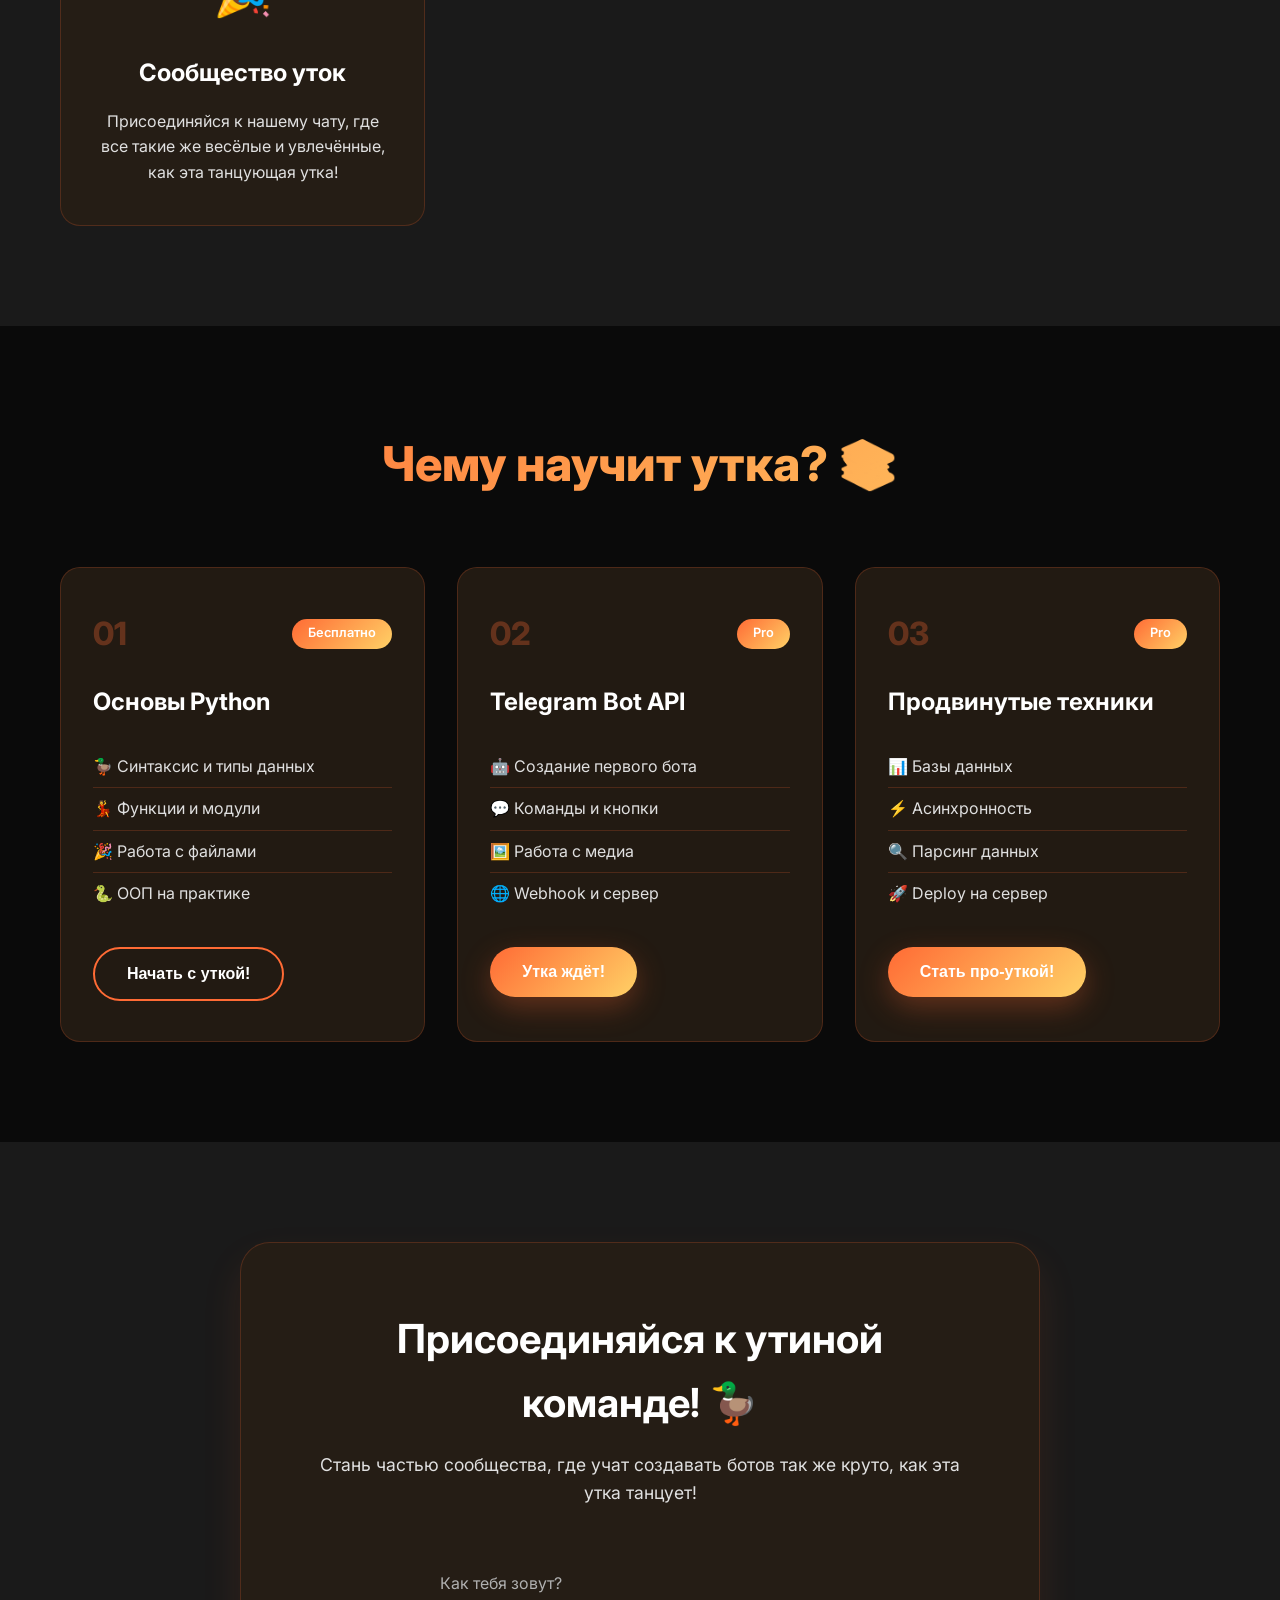
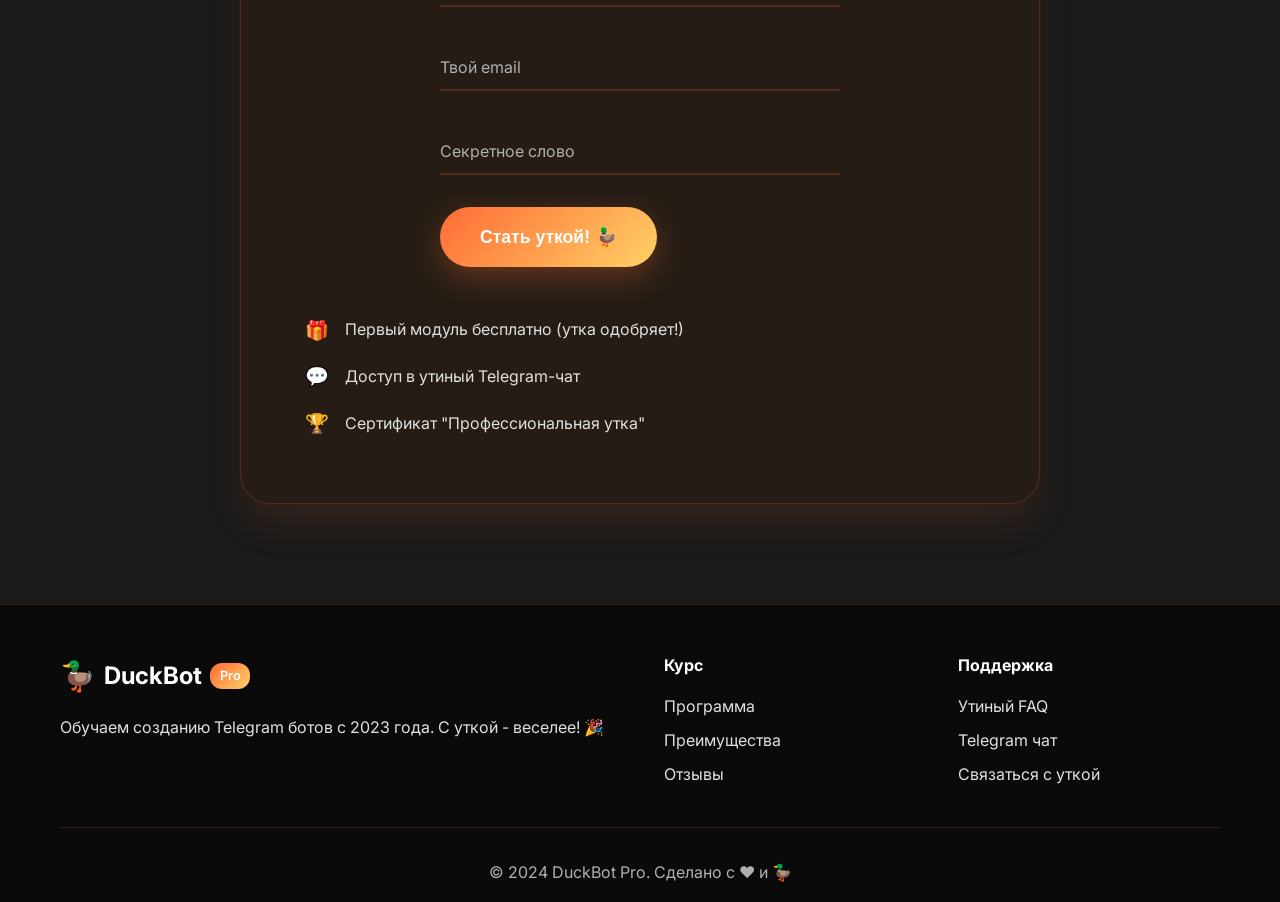
==== commit 7dc96a81: "Update index.html Исправлен баг с загрузкой сайта" ====
--- a/index.html
+++ b/index.html
@@ -124,9 +124,9 @@
             <h2 class="section-title">Почему учиться с уткой веселее? 🦆</h2>
             <div class="features-grid">
                 <div class="feature-card">
-                    <div class="feature-icon">💃</div>
-                    <h3>Танцующие уроки</h3>
-                    <p>Наши уроки такие же зажигательные, как эта утка! Скучно не будет - гарантируем!</p>
+                    <div class="feature-icon">👀</div>
+                    <h3>Интерестные уроки</h3>
+                    <p>Наши уроки такие же классные, как эта утка! Скучно не будет - гарантируем!</p>
                     <div class="feature-glow"></div>
                 </div>
                 <div class="feature-card">
@@ -287,4 +287,5 @@
 
     <script src="script.js"></script>
 </body>
-</html>+
+</html>
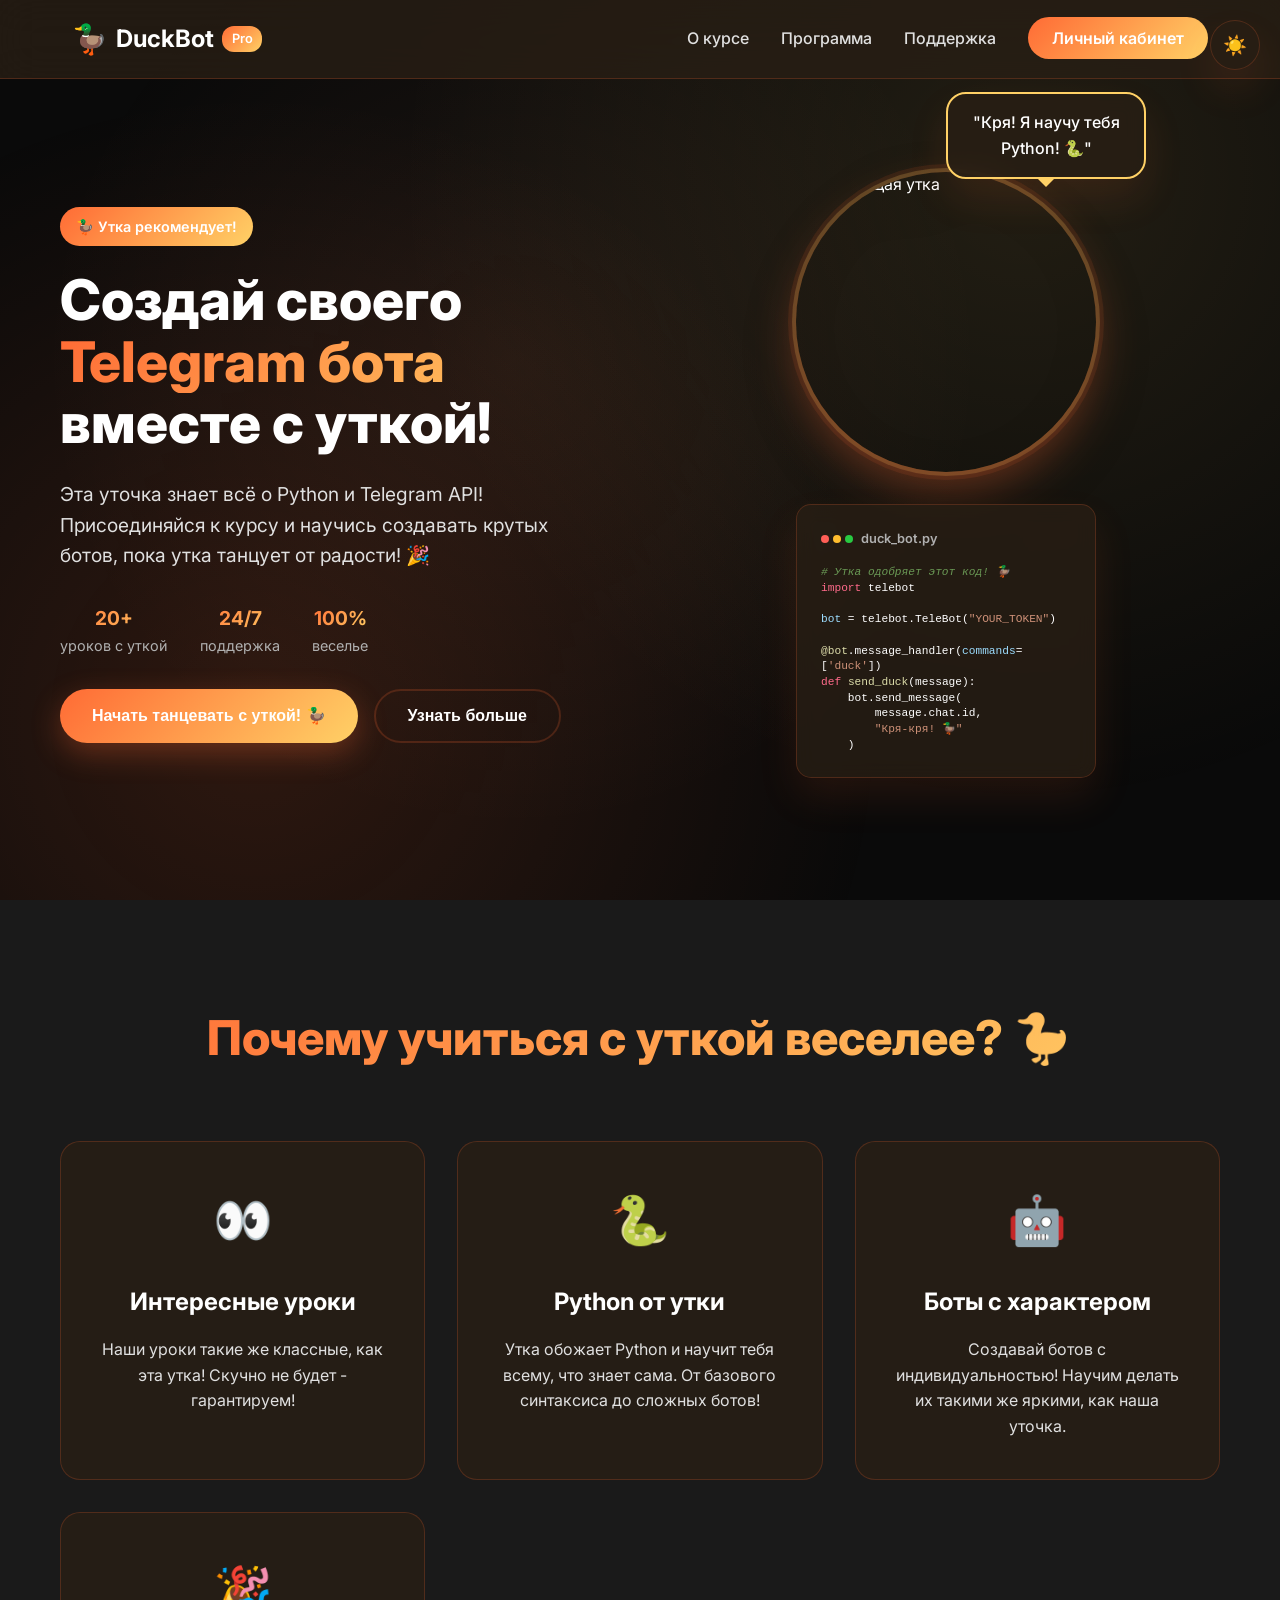
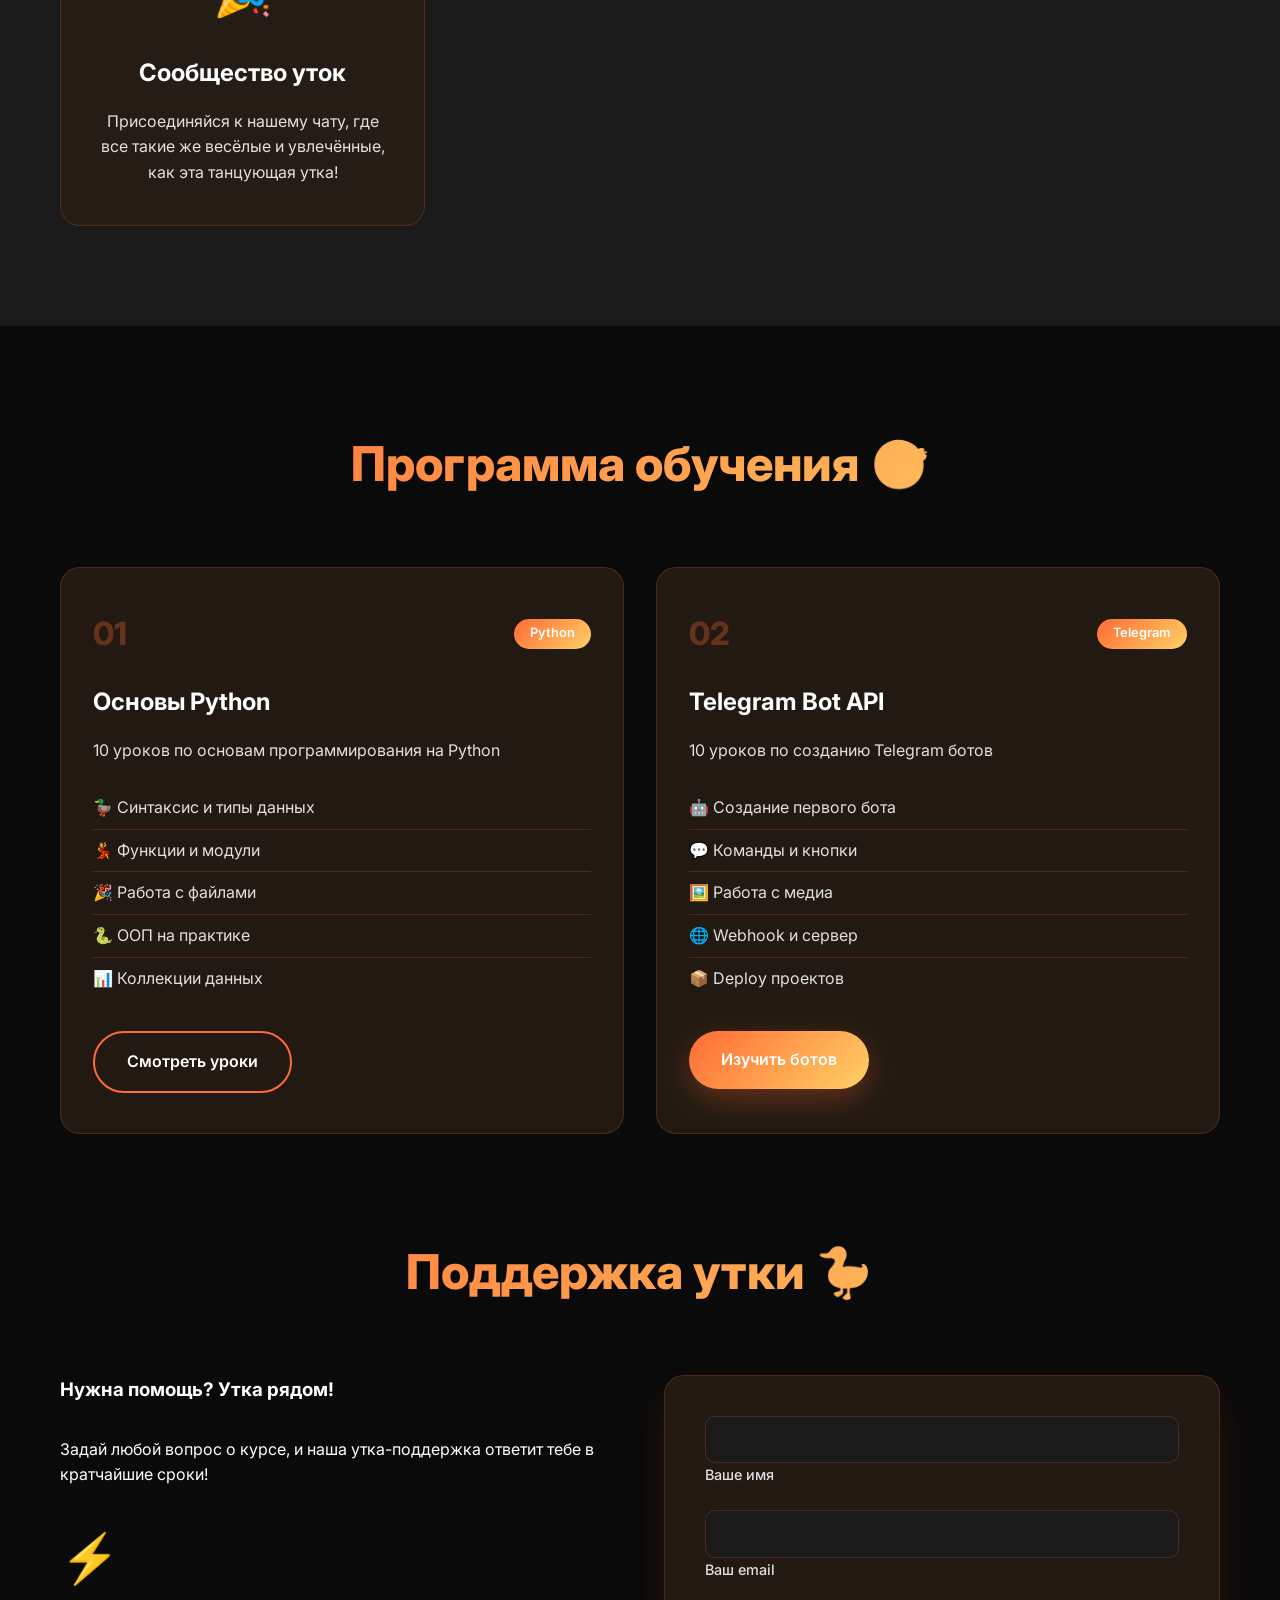
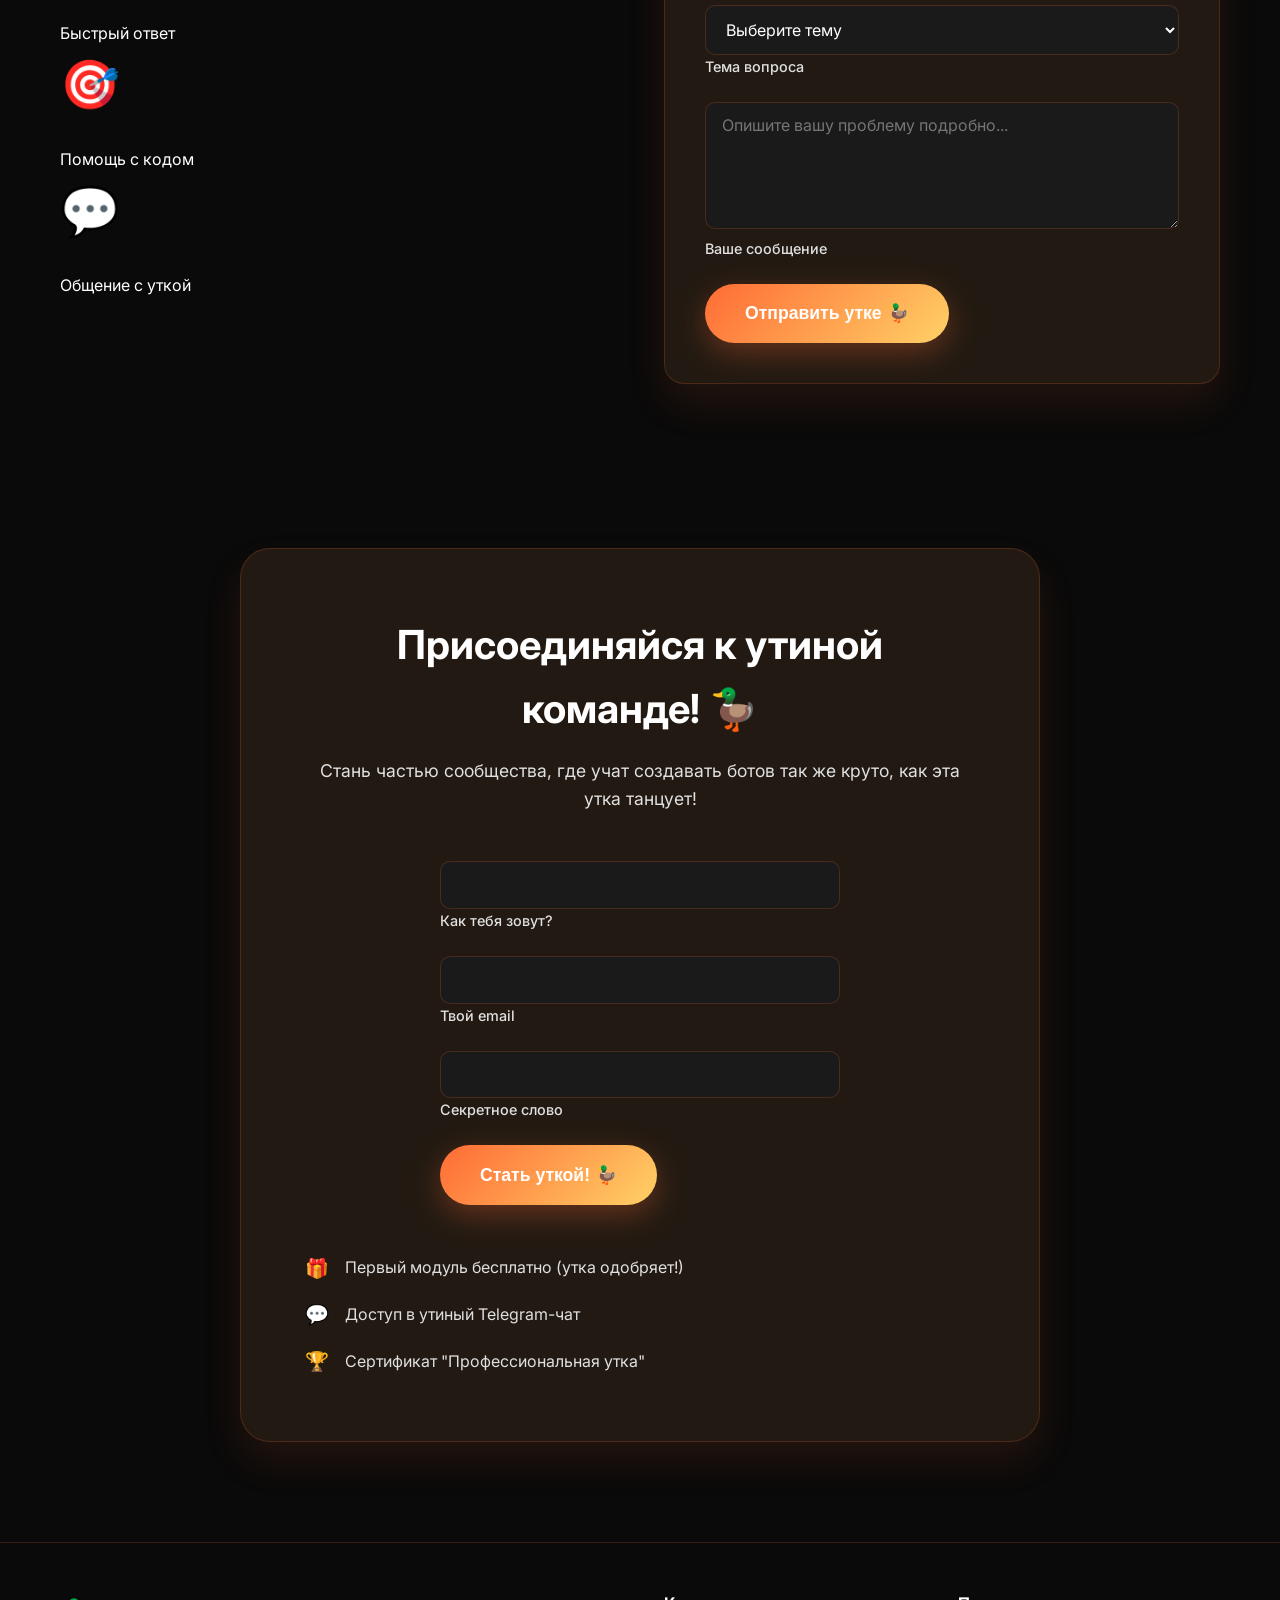
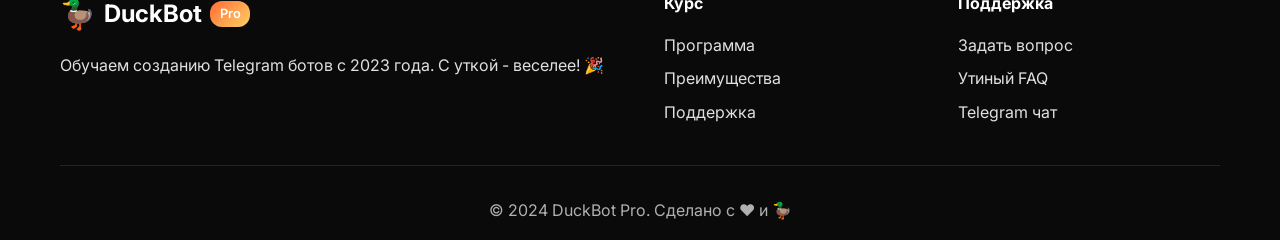
==== commit b80cb6f4: "Версия 0.1 Добавлена поддержка" ====
--- a/index.html
+++ b/index.html
@@ -8,17 +8,17 @@
     <link href="https://fonts.googleapis.com/css2?family=Inter:wght@300;400;500;600;700;800&display=swap" rel="stylesheet">
 </head>
 <body>
-    <!-- Theme Toggle -->
+    <!-- Переключатель темы -->
     <button class="theme-toggle" id="themeToggle">
         <span class="sun">☀️</span>
         <span class="moon">🌙</span>
     </button>
 
-    <!-- Animated Background -->
+    <!-- Анимированный фон -->
     <div class="animated-bg"></div>
     <div class="particles"></div>
 
-    <!-- Header -->
+    <!-- Шапка -->
     <header class="header">
         <nav class="nav">
             <div class="logo">
@@ -29,7 +29,7 @@
             <ul class="nav-links">
                 <li><a href="#about" class="nav-link">О курсе</a></li>
                 <li><a href="#program" class="nav-link">Программа</a></li>
-                <li><a href="#reviews" class="nav-link">Отзывы</a></li>
+                <li><a href="#support" class="nav-link">Поддержка</a></li>
                 <li><a href="cabinet.html" class="nav-btn">Личный кабинет</a></li>
             </ul>
             <div class="nav-hamburger">
@@ -40,7 +40,7 @@
         </nav>
     </header>
 
-    <!-- Hero Section -->
+    <!-- Главный блок -->
     <section class="hero">
         <div class="container">
             <div class="hero-content">
@@ -54,7 +54,7 @@
                     <p class="hero-subtitle">Эта уточка знает всё о Python и Telegram API! Присоединяйся к курсу и научись создавать крутых ботов, пока утка танцует от радости! 🎉</p>
                     <div class="hero-stats">
                         <div class="stat">
-                            <div class="stat-number">10+</div>
+                            <div class="stat-number">20+</div>
                             <div class="stat-label">уроков с уткой</div>
                         </div>
                         <div class="stat">
@@ -118,14 +118,14 @@
         </div>
     </section>
 
-    <!-- Features Section -->
+    <!-- Преимущества -->
     <section id="about" class="features">
         <div class="container">
             <h2 class="section-title">Почему учиться с уткой веселее? 🦆</h2>
             <div class="features-grid">
                 <div class="feature-card">
                     <div class="feature-icon">👀</div>
-                    <h3>Интерестные уроки</h3>
+                    <h3>Интересные уроки</h3>
                     <p>Наши уроки такие же классные, как эта утка! Скучно не будет - гарантируем!</p>
                     <div class="feature-glow"></div>
                 </div>
@@ -151,58 +151,109 @@
         </div>
     </section>
 
-    <!-- Program Section -->
+    <!-- Программа -->
     <section id="program" class="program">
         <div class="container">
-            <h2 class="section-title">Чему научит утка? 📚</h2>
+            <h2 class="section-title">Программа обучения 🎯</h2>
             <div class="program-grid">
                 <div class="module-card">
                     <div class="module-header">
                         <span class="module-number">01</span>
-                        <span class="module-badge">Бесплатно</span>
+                        <span class="module-badge">Python</span>
                     </div>
                     <h3>Основы Python</h3>
+                    <p class="module-description">10 уроков по основам программирования на Python</p>
                     <ul class="module-lessons">
                         <li>🦆 Синтаксис и типы данных</li>
                         <li>💃 Функции и модули</li>
                         <li>🎉 Работа с файлами</li>
                         <li>🐍 ООП на практике</li>
+                        <li>📊 Коллекции данных</li>
                     </ul>
-                    <button class="btn btn-outline">Начать с уткой!</button>
+                    <a href="course.html#python" class="btn btn-outline">Смотреть уроки</a>
                 </div>
                 <div class="module-card">
                     <div class="module-header">
                         <span class="module-number">02</span>
-                        <span class="module-badge">Pro</span>
+                        <span class="module-badge">Telegram</span>
                     </div>
                     <h3>Telegram Bot API</h3>
+                    <p class="module-description">10 уроков по созданию Telegram ботов</p>
                     <ul class="module-lessons">
                         <li>🤖 Создание первого бота</li>
                         <li>💬 Команды и кнопки</li>
                         <li>🖼️ Работа с медиа</li>
                         <li>🌐 Webhook и сервер</li>
+                        <li>📦 Deploy проектов</li>
                     </ul>
-                    <button class="btn btn-primary">Утка ждёт!</button>
-                </div>
-                <div class="module-card">
-                    <div class="module-header">
-                        <span class="module-number">03</span>
-                        <span class="module-badge">Pro</span>
-                    </div>
-                    <h3>Продвинутые техники</h3>
-                    <ul class="module-lessons">
-                        <li>📊 Базы данных</li>
-                        <li>⚡ Асинхронность</li>
-                        <li>🔍 Парсинг данных</li>
-                        <li>🚀 Deploy на сервер</li>
-                    </ul>
-                    <button class="btn btn-primary">Стать про-уткой!</button>
-                </div>
-            </div>
-        </div>
-    </section>
-
-    <!-- Registration Section -->
+                    <a href="course.html#telegram" class="btn btn-primary">Изучить ботов</a>
+                </div>
+            </div>
+        </div>
+    </section>
+
+    <!-- Поддержка -->
+    <section id="support" class="support">
+        <div class="container">
+            <h2 class="section-title">Поддержка утки 🦆</h2>
+            <div class="support-content">
+                <div class="support-info">
+                    <h3>Нужна помощь? Утка рядом!</h3>
+                    <p>Задай любой вопрос о курсе, и наша утка-поддержка ответит тебе в кратчайшие сроки!</p>
+                    <div class="support-features">
+                        <div class="support-feature">
+                            <span class="feature-icon">⚡</span>
+                            <span>Быстрый ответ</span>
+                        </div>
+                        <div class="support-feature">
+                            <span class="feature-icon">🎯</span>
+                            <span>Помощь с кодом</span>
+                        </div>
+                        <div class="support-feature">
+                            <span class="feature-icon">💬</span>
+                            <span>Общение с уткой</span>
+                        </div>
+                    </div>
+                </div>
+                <div class="support-form-container">
+                    <form class="support-form" id="supportForm">
+                        <div class="form-group">
+                            <input type="text" id="supportName" name="name" required>
+                            <label for="supportName">Ваше имя</label>
+                            <div class="form-line"></div>
+                        </div>
+                        <div class="form-group">
+                            <input type="email" id="supportEmail" name="email" required>
+                            <label for="supportEmail">Ваш email</label>
+                            <div class="form-line"></div>
+                        </div>
+                        <div class="form-group">
+                            <select id="supportTopic" name="topic" required>
+                                <option value="">Выберите тему</option>
+                                <option value="python">Вопрос по Python</option>
+                                <option value="telegram">Вопрос по Telegram ботам</option>
+                                <option value="course">Вопрос по курсу</option>
+                                <option value="technical">Техническая проблема</option>
+                                <option value="other">Другое</option>
+                            </select>
+                            <label for="supportTopic">Тема вопроса</label>
+                            <div class="form-line"></div>
+                        </div>
+                        <div class="form-group">
+                            <textarea id="supportMessage" name="message" rows="5" required placeholder="Опишите вашу проблему подробно..."></textarea>
+                            <label for="supportMessage">Ваше сообщение</label>
+                            <div class="form-line"></div>
+                        </div>
+                        <button type="submit" class="btn btn-primary btn-large">
+                            <span>Отправить утке 🦆</span>
+                        </button>
+                    </form>
+                </div>
+            </div>
+        </div>
+    </section>
+
+    <!-- Регистрация -->
     <section id="register" class="registration">
         <div class="container">
             <div class="registration-card">
@@ -252,7 +303,7 @@
         </div>
     </section>
 
-    <!-- Footer -->
+    <!-- Подвал -->
     <footer class="footer">
         <div class="container">
             <div class="footer-content">
@@ -269,13 +320,13 @@
                         <h4>Курс</h4>
                         <a href="#program">Программа</a>
                         <a href="#about">Преимущества</a>
-                        <a href="#reviews">Отзывы</a>
+                        <a href="#support">Поддержка</a>
                     </div>
                     <div class="footer-column">
                         <h4>Поддержка</h4>
+                        <a href="#support">Задать вопрос</a>
                         <a href="#">Утиный FAQ</a>
                         <a href="#">Telegram чат</a>
-                        <a href="#">Связаться с уткой</a>
                     </div>
                 </div>
             </div>
@@ -287,5 +338,4 @@
 
     <script src="script.js"></script>
 </body>
-
-</html>
+</html>
--- a/style.css
+++ b/style.css
@@ -277,6 +277,11 @@
     font-size: 1.1rem;
 }
 
+.btn-small {
+    padding: 0.5rem 1rem;
+    font-size: 0.8rem;
+}
+
 .btn-glow {
     position: relative;
 }
@@ -317,6 +322,10 @@
 
 .btn-secondary:hover {
     border-color: var(--primary);
+    background: rgba(255, 107, 53, 0.1);
+}
+
+.btn-outline:hover {
     background: rgba(255, 107, 53, 0.1);
 }
 
@@ -565,34 +574,13 @@
     line-height: 1.4;
 }
 
-.code-comment {
-    color: #6a9955;
-    font-style: italic;
-}
-
-.code-keyword {
-    color: #ff6b8b;
-}
-
-.code-variable {
-    color: #9cdcfe;
-}
-
-.code-string {
-    color: #ce9178;
-}
-
-.code-decoration {
-    color: #dcdcaa;
-}
-
-.code-param {
-    color: #9cdcfe;
-}
-
-.code-function {
-    color: #dcdcaa;
-}
+.code-comment { color: #6a9955; font-style: italic; }
+.code-keyword { color: #ff6b8b; }
+.code-variable { color: #9cdcfe; }
+.code-string { color: #ce9178; }
+.code-decoration { color: #dcdcaa; }
+.code-param { color: #9cdcfe; }
+.code-function { color: #dcdcaa; }
 
 /* Features Section */
 .features {
@@ -716,8 +704,13 @@
 
 .module-card h3 {
     font-size: 1.5rem;
+    margin-bottom: 1rem;
+    color: var(--text-primary);
+}
+
+.module-description {
+    color: var(--text-secondary);
     margin-bottom: 1.5rem;
-    color: var(--text-primary);
 }
 
 .module-lessons {
@@ -738,7 +731,6 @@
 /* Registration Section */
 .registration {
     padding: 100px 0;
-    background: var(--bg-secondary);
 }
 
 .registration-card {
@@ -769,57 +761,6 @@
     margin: 0 auto 3rem;
 }
 
-.form-group {
-    position: relative;
-    margin-bottom: 2rem;
-}
-
-.form-group input {
-    width: 100%;
-    padding: 1rem 0;
-    background: transparent;
-    border: none;
-    border-bottom: 2px solid var(--border);
-    color: var(--text-primary);
-    font-size: 1rem;
-    transition: all 0.3s ease;
-}
-
-.form-group label {
-    position: absolute;
-    top: 1rem;
-    left: 0;
-    color: var(--text-muted);
-    transition: all 0.3s ease;
-    pointer-events: none;
-}
-
-.form-group input:focus {
-    outline: none;
-    border-bottom-color: var(--primary);
-}
-
-.form-group input:focus + label,
-.form-group input:valid + label {
-    top: -0.5rem;
-    font-size: 0.8rem;
-    color: var(--primary);
-}
-
-.form-line {
-    position: absolute;
-    bottom: 0;
-    left: 0;
-    width: 0;
-    height: 2px;
-    background: var(--gradient);
-    transition: width 0.3s ease;
-}
-
-.form-group input:focus ~ .form-line {
-    width: 100%;
-}
-
 .registration-benefits {
     display: flex;
     flex-direction: column;
@@ -886,8 +827,898 @@
     color: var(--text-muted);
 }
 
-/* Responsive Design */
+/* ==================== ЛИЧНЫЙ КАБИНЕТ ==================== */
+.cabinet {
+    padding: 120px 0 50px;
+    min-height: 100vh;
+}
+
+.cabinet-header {
+    text-align: center;
+    margin-bottom: 3rem;
+}
+
+.cabinet-header h1 {
+    font-size: 2.5rem;
+    margin-bottom: 2rem;
+    background: linear-gradient(135deg, var(--primary) 0%, var(--secondary) 100%);
+    -webkit-background-clip: text;
+    -webkit-text-fill-color: transparent;
+    background-clip: text;
+}
+
+.user-info {
+    display: flex;
+    align-items: center;
+    justify-content: center;
+    gap: 2rem;
+    background: var(--bg-card);
+    padding: 2rem;
+    border-radius: 20px;
+    border: 1px solid var(--border);
+    max-width: 500px;
+    margin: 0 auto;
+}
+
+.user-avatar {
+    width: 80px;
+    height: 80px;
+    border-radius: 50%;
+    background: var(--gradient);
+    display: flex;
+    align-items: center;
+    justify-content: center;
+    font-size: 1.5rem;
+    font-weight: 700;
+    color: white;
+}
+
+.user-details {
+    text-align: left;
+}
+
+.user-details h3 {
+    margin-bottom: 0.5rem;
+    color: var(--text-primary);
+}
+
+.user-details p {
+    color: var(--text-secondary);
+    margin-bottom: 0.5rem;
+}
+
+.level-badge {
+    background: var(--gradient);
+    color: white;
+    padding: 0.3rem 1rem;
+    border-radius: 15px;
+    font-size: 0.8rem;
+    font-weight: 600;
+}
+
+.cabinet-content {
+    display: grid;
+    grid-template-columns: 1fr 1fr;
+    gap: 2rem;
+}
+
+.progress-section {
+    display: flex;
+    flex-direction: column;
+    gap: 2rem;
+}
+
+.progress-card, .status-card, .materials-card, .community-card, .support-responses-card {
+    background: var(--bg-card);
+    padding: 2rem;
+    border-radius: 20px;
+    border: 1px solid var(--border);
+    transition: all 0.3s ease;
+}
+
+.progress-card:hover, .status-card:hover, .materials-card:hover, .community-card:hover, .support-responses-card:hover {
+    transform: translateY(-5px);
+    border-color: var(--primary);
+}
+
+.progress-bar {
+    width: 100%;
+    height: 10px;
+    background: var(--bg-tertiary);
+    border-radius: 10px;
+    margin: 1rem 0;
+    overflow: hidden;
+}
+
+.progress-fill {
+    height: 100%;
+    background: var(--gradient);
+    border-radius: 10px;
+    transition: width 0.5s ease;
+}
+
+.progress-text {
+    color: var(--text-secondary);
+    margin-bottom: 1rem;
+}
+
+.duck-motivation {
+    display: flex;
+    align-items: center;
+    gap: 1rem;
+    padding: 1rem;
+    background: rgba(255, 107, 53, 0.1);
+    border-radius: 15px;
+    border-left: 4px solid var(--primary);
+}
+
+.duck-mini {
+    font-size: 2rem;
+    animation: duckDance 2s ease-in-out infinite;
+}
+
+.status-icon {
+    font-size: 3rem;
+    margin-bottom: 1rem;
+}
+
+.duck-countdown {
+    color: var(--primary);
+    font-weight: 600;
+    margin: 1rem 0;
+}
+
+.materials-list {
+    list-style: none;
+}
+
+.material-item {
+    display: flex;
+    align-items: center;
+    gap: 1rem;
+    padding: 1rem 0;
+    border-bottom: 1px solid var(--border);
+}
+
+.material-item:last-child {
+    border-bottom: none;
+}
+
+.material-icon {
+    font-size: 1.5rem;
+}
+
+.material-info {
+    flex: 1;
+}
+
+.material-info h4 {
+    margin-bottom: 0.3rem;
+    color: var(--text-primary);
+}
+
+.material-info p {
+    color: var(--text-secondary);
+    font-size: 0.9rem;
+}
+
+.community-stats {
+    display: flex;
+    justify-content: space-around;
+    margin: 1.5rem 0;
+}
+
+.community-stat {
+    text-align: center;
+}
+
+.community-stat .stat-number {
+    font-size: 1.5rem;
+    font-weight: 700;
+    background: var(--gradient);
+    -webkit-background-clip: text;
+    -webkit-text-fill-color: transparent;
+    background-clip: text;
+}
+
+.community-stat .stat-label {
+    font-size: 0.8rem;
+    color: var(--text-muted);
+}
+
+/* Стили для ответов поддержки в кабинете */
+.support-responses-card {
+    background: var(--bg-card);
+    padding: 2rem;
+    border-radius: 20px;
+    border: 1px solid var(--border);
+    margin-top: 2rem;
+}
+
+.responses-header {
+    display: flex;
+    justify-content: space-between;
+    align-items: center;
+    margin-bottom: 1.5rem;
+    flex-wrap: wrap;
+    gap: 1rem;
+}
+
+.responses-stats {
+    display: flex;
+    gap: 2rem;
+}
+
+.responses-stats .stat {
+    color: var(--text-secondary);
+    font-size: 0.9rem;
+}
+
+.responses-stats .stat span {
+    color: var(--text-primary);
+    font-weight: 600;
+}
+
+.support-response-item {
+    background: var(--bg-secondary);
+    border: 1px solid var(--border);
+    border-radius: 15px;
+    padding: 1.5rem;
+    margin-bottom: 1rem;
+    transition: all 0.3s ease;
+}
+
+.support-response-item:hover {
+    border-color: var(--primary);
+    transform: translateY(-2px);
+}
+
+.support-response-item.has-response {
+    border-left: 4px solid var(--primary);
+}
+
+.response-header {
+    display: flex;
+    justify-content: space-between;
+    align-items: flex-start;
+    margin-bottom: 1rem;
+    flex-wrap: wrap;
+    gap: 1rem;
+}
+
+.response-meta {
+    flex: 1;
+}
+
+.response-topic {
+    font-weight: 600;
+    color: var(--text-primary);
+    display: block;
+    margin-bottom: 0.5rem;
+}
+
+.response-date {
+    font-size: 0.8rem;
+    color: var(--text-muted);
+}
+
+.response-status {
+    padding: 0.3rem 0.8rem;
+    border-radius: 12px;
+    font-size: 0.8rem;
+    font-weight: 600;
+    white-space: nowrap;
+}
+
+.response-status.new {
+    background: rgba(255, 193, 7, 0.2);
+    color: #ffc107;
+}
+
+.response-status.answered {
+    background: rgba(76, 175, 80, 0.2);
+    color: #4caf50;
+}
+
+.response-status.in_progress {
+    background: rgba(33, 150, 243, 0.2);
+    color: #2196f3;
+}
+
+.user-message {
+    background: rgba(255, 107, 53, 0.05);
+    padding: 1rem;
+    border-radius: 10px;
+    margin-bottom: 1rem;
+    border-left: 3px solid var(--primary);
+}
+
+.user-message strong {
+    color: var(--text-primary);
+    display: block;
+    margin-bottom: 0.5rem;
+}
+
+.user-message p {
+    color: var(--text-secondary);
+    margin: 0;
+    line-height: 1.5;
+}
+
+.admin-response {
+    background: rgba(76, 175, 80, 0.05);
+    padding: 1rem;
+    border-radius: 10px;
+    border-left: 3px solid #4caf50;
+    margin-top: 1rem;
+}
+
+.admin-response .response-header {
+    margin-bottom: 0.5rem;
+}
+
+.admin-response strong {
+    color: #4caf50;
+}
+
+.admin-response p {
+    color: var(--text-primary);
+    margin: 0;
+    line-height: 1.5;
+}
+
+.waiting-response {
+    display: flex;
+    align-items: center;
+    gap: 0.5rem;
+    padding: 1rem;
+    background: rgba(255, 193, 7, 0.05);
+    border-radius: 10px;
+    color: var(--text-secondary);
+    margin-top: 1rem;
+}
+
+.waiting-icon {
+    font-size: 1.2rem;
+}
+
+.response-actions {
+    display: flex;
+    justify-content: space-between;
+    align-items: center;
+    margin-top: 1rem;
+    padding-top: 1rem;
+    border-top: 1px solid var(--border);
+}
+
+.message-id {
+    font-size: 0.8rem;
+    color: var(--text-muted);
+}
+
+.no-data {
+    text-align: center;
+    padding: 3rem;
+    color: var(--text-secondary);
+}
+
+.no-data p {
+    margin-bottom: 1rem;
+}
+
+/* Анимации для ответов поддержки */
+.waiting-animation {
+    margin-left: 10px;
+    display: inline-block;
+}
+
+.dot-flashing {
+    position: relative;
+    width: 10px;
+    height: 10px;
+    border-radius: 5px;
+    background-color: var(--primary);
+    color: var(--primary);
+    animation: dotFlashing 1s infinite linear alternate;
+    animation-delay: 0.5s;
+}
+
+.dot-flashing::before, .dot-flashing::after {
+    content: '';
+    display: inline-block;
+    position: absolute;
+    top: 0;
+}
+
+.dot-flashing::before {
+    left: -15px;
+    width: 10px;
+    height: 10px;
+    border-radius: 5px;
+    background-color: var(--primary);
+    color: var(--primary);
+    animation: dotFlashing 1s infinite alternate;
+    animation-delay: 0s;
+}
+
+.dot-flashing::after {
+    left: 15px;
+    width: 10px;
+    height: 10px;
+    border-radius: 5px;
+    background-color: var(--primary);
+    color: var(--primary);
+    animation: dotFlashing 1s infinite alternate;
+    animation-delay: 1s;
+}
+
+@keyframes dotFlashing {
+    0% {
+        background-color: var(--primary);
+        opacity: 0.3;
+    }
+    50%, 100% {
+        background-color: var(--primary);
+        opacity: 1;
+    }
+}
+
+/* Анимация появления нового ответа */
+@keyframes newResponse {
+    0% {
+        background-color: rgba(76, 175, 80, 0.1);
+        transform: scale(0.95);
+    }
+    50% {
+        background-color: rgba(76, 175, 80, 0.3);
+        transform: scale(1.02);
+    }
+    100% {
+        background-color: rgba(76, 175, 80, 0.1);
+        transform: scale(1);
+    }
+}
+
+.support-response-item.has-response.new-response {
+    animation: newResponse 2s ease-in-out;
+}
+
+/* Стили для кнопок действий */
+.action-buttons {
+    display: flex;
+    gap: 0.5rem;
+}
+
+.btn-success {
+    background: #4CAF50;
+    color: white;
+    border: none;
+}
+
+.btn-success:hover {
+    background: #45a049;
+    transform: translateY(-2px);
+}
+
+/* Анимация обновления */
+@keyframes refreshing {
+    0% { transform: rotate(0deg); }
+    100% { transform: rotate(360deg); }
+}
+
+.refreshing {
+    animation: refreshing 1s linear infinite;
+}
+
+/* Статусы сообщений */
+.support-response-item.no-response {
+    border-left: 4px solid #ffc107;
+}
+
+.support-response-item.in-progress {
+    border-left: 4px solid #2196F3;
+}
+
+.refresh-controls {
+    display: flex;
+    align-items: center;
+    gap: 1rem;
+}
+
+.auto-refresh-info {
+    color: var(--text-muted);
+    font-size: 0.8rem;
+}
+
+/* ==================== ПОДДЕРЖКА ==================== */
+.support-page {
+    padding: 120px 0 50px;
+    min-height: 100vh;
+}
+
+.support-header {
+    text-align: center;
+    margin-bottom: 3rem;
+}
+
+.support-header h1 {
+    font-size: 3rem;
+    margin-bottom: 1rem;
+    background: linear-gradient(135deg, var(--primary) 0%, var(--secondary) 100%);
+    -webkit-background-clip: text;
+    -webkit-text-fill-color: transparent;
+    background-clip: text;
+}
+
+.support-header p {
+    font-size: 1.2rem;
+    color: var(--text-secondary);
+    max-width: 600px;
+    margin: 0 auto;
+}
+
+.support-content {
+    display: grid;
+    grid-template-columns: 1fr 1fr;
+    gap: 3rem;
+    margin-bottom: 4rem;
+}
+
+.support-info {
+    display: flex;
+    flex-direction: column;
+    gap: 2rem;
+}
+
+.duck-support {
+    display: flex;
+    align-items: center;
+    gap: 1.5rem;
+    background: var(--bg-card);
+    padding: 2rem;
+    border-radius: 20px;
+    border: 1px solid var(--border);
+}
+
+.duck-avatar {
+    font-size: 4rem;
+    animation: duckDance 2s ease-in-out infinite;
+}
+
+.duck-message h3 {
+    margin-bottom: 0.5rem;
+    color: var(--text-primary);
+}
+
+.duck-message p {
+    color: var(--text-secondary);
+    line-height: 1.6;
+}
+
+.support-stats {
+    display: grid;
+    grid-template-columns: repeat(auto-fit, minmax(200px, 1fr));
+    gap: 1rem;
+}
+
+.stat-card {
+    background: var(--bg-card);
+    padding: 1.5rem;
+    border-radius: 15px;
+    border: 1px solid var(--border);
+    text-align: center;
+    transition: all 0.3s ease;
+}
+
+.stat-card:hover {
+    transform: translateY(-5px);
+    border-color: var(--primary);
+}
+
+.stat-icon {
+    font-size: 2.5rem;
+    margin-bottom: 0.5rem;
+}
+
+.stat-info {
+    display: flex;
+    flex-direction: column;
+    gap: 0.3rem;
+}
+
+.stat-number {
+    font-size: 1.2rem;
+    font-weight: 700;
+    color: var(--text-primary);
+}
+
+.stat-label {
+    font-size: 0.9rem;
+    color: var(--text-muted);
+}
+
+.support-tips {
+    background: var(--bg-card);
+    padding: 1.5rem;
+    border-radius: 15px;
+    border: 1px solid var(--border);
+}
+
+.support-tips h4 {
+    margin-bottom: 1rem;
+    color: var(--text-primary);
+    font-size: 1.1rem;
+}
+
+.support-tips ul {
+    list-style: none;
+    padding-left: 0;
+}
+
+.support-tips li {
+    padding: 0.3rem 0;
+    color: var(--text-secondary);
+    position: relative;
+    padding-left: 1.5rem;
+}
+
+.support-tips li:before {
+    content: "✓";
+    position: absolute;
+    left: 0;
+    color: var(--primary);
+    font-weight: bold;
+}
+
+.support-form-container {
+    background: var(--bg-card);
+    padding: 2.5rem;
+    border-radius: 20px;
+    border: 1px solid var(--border);
+    box-shadow: var(--shadow);
+}
+
+.support-form h3 {
+    margin-bottom: 2.5rem;
+    text-align: left;
+    color: var(--text-primary);
+    font-size: 1.8rem;
+}
+
+/* Стили для формы поддержки */
+.form-group {
+    margin-bottom: 1.5rem;
+}
+
+.form-group label {
+    display: block;
+    margin-bottom: 0.5rem;
+    color: var(--text-secondary);
+    font-size: 0.9rem;
+    font-weight: 500;
+}
+
+.form-group input,
+.form-group textarea,
+.form-group select {
+    width: 100%;
+    padding: 0.8rem 1rem;
+    background: var(--bg-secondary);
+    border: 1px solid var(--border);
+    border-radius: 10px;
+    color: var(--text-primary);
+    font-size: 1rem;
+    font-family: 'Inter', sans-serif;
+    transition: all 0.3s ease;
+}
+
+.form-group input:focus,
+.form-group textarea:focus,
+.form-group select:focus {
+    outline: none;
+    border-color: var(--primary);
+    box-shadow: 0 0 0 2px rgba(255, 107, 53, 0.2);
+}
+
+.form-group textarea {
+    resize: vertical;
+    min-height: 120px;
+}
+
+.checkbox-label {
+    display: flex;
+    align-items: center;
+    gap: 0.5rem;
+    cursor: pointer;
+    color: var(--text-secondary);
+    font-size: 0.9rem;
+}
+
+.checkbox-label input[type="checkbox"] {
+    width: auto;
+    margin: 0;
+}
+
+.privacy-notice {
+    margin-top: 1.5rem;
+    text-align: center;
+    color: var(--text-muted);
+    font-size: 0.8rem;
+    line-height: 1.4;
+}
+
+.privacy-notice a {
+    color: var(--primary);
+    text-decoration: none;
+}
+
+.privacy-notice a:hover {
+    text-decoration: underline;
+}
+
+/* FAQ секция */
+.faq-section {
+    margin-bottom: 4rem;
+}
+
+.faq-section h2 {
+    text-align: center;
+    font-size: 2.5rem;
+    margin-bottom: 2rem;
+    background: linear-gradient(135deg, var(--primary) 0%, var(--secondary) 100%);
+    -webkit-background-clip: text;
+    -webkit-text-fill-color: transparent;
+    background-clip: text;
+}
+
+.faq-grid {
+    display: grid;
+    grid-template-columns: repeat(auto-fit, minmax(350px, 1fr));
+    gap: 1.5rem;
+}
+
+.faq-item {
+    background: var(--bg-card);
+    padding: 1.5rem;
+    border-radius: 15px;
+    border: 1px solid var(--border);
+    cursor: pointer;
+    transition: all 0.3s ease;
+}
+
+.faq-item:hover {
+    border-color: var(--primary);
+    transform: translateY(-3px);
+}
+
+.faq-item h4 {
+    margin-bottom: 1rem;
+    color: var(--text-primary);
+    font-size: 1.1rem;
+    display: flex;
+    align-items: center;
+    gap: 0.5rem;
+}
+
+.faq-item p {
+    color: var(--text-secondary);
+    line-height: 1.6;
+    display: none;
+}
+
+/* Контакты секция */
+.contacts-section {
+    margin-bottom: 3rem;
+}
+
+.contacts-section h2 {
+    text-align: center;
+    font-size: 2.5rem;
+    margin-bottom: 2rem;
+    background: linear-gradient(135deg, var(--primary) 0%, var(--secondary) 100%);
+    -webkit-background-clip: text;
+    -webkit-text-fill-color: transparent;
+    background-clip: text;
+}
+
+.contacts-grid {
+    display: grid;
+    grid-template-columns: repeat(auto-fit, minmax(250px, 1fr));
+    gap: 2rem;
+}
+
+.contact-item {
+    background: var(--bg-card);
+    padding: 2rem;
+    border-radius: 20px;
+    border: 1px solid var(--border);
+    text-align: center;
+    transition: all 0.3s ease;
+}
+
+.contact-item:hover {
+    transform: translateY(-5px);
+    border-color: var(--primary);
+}
+
+.contact-icon {
+    font-size: 3rem;
+    margin-bottom: 1rem;
+}
+
+.contact-item h4 {
+    margin-bottom: 0.5rem;
+    color: var(--text-primary);
+}
+
+.contact-item p {
+    color: var(--text-secondary);
+    margin-bottom: 0.5rem;
+    font-size: 1.1rem;
+}
+
+.contact-item small {
+    color: var(--text-muted);
+    font-size: 0.9rem;
+}
+
+/* ==================== УВЕДОМЛЕНИЯ ==================== */
+.notification {
+    position: fixed;
+    top: 20px;
+    right: 20px;
+    background: var(--bg-card);
+    color: var(--text-primary);
+    padding: 1rem 1.5rem;
+    border-radius: 10px;
+    border: 1px solid var(--border);
+    box-shadow: var(--shadow);
+    z-index: 10000;
+    transform: translateX(400px);
+    transition: transform 0.3s ease;
+    max-width: 400px;
+    display: flex;
+    align-items: center;
+    gap: 0.5rem;
+}
+
+.notification-content {
+    display: flex;
+    align-items: center;
+    gap: 0.5rem;
+}
+
+.notification-icon {
+    font-size: 1.2rem;
+}
+
+.notification-message {
+    flex: 1;
+}
+
+.notification-success {
+    border-color: #4CAF50;
+    background: rgba(76, 175, 80, 0.1);
+}
+
+.notification-error {
+    border-color: #f44336;
+    background: rgba(244, 67, 54, 0.1);
+}
+
+.notification-info {
+    border-color: #2196F3;
+    background: rgba(33, 150, 243, 0.1);
+}
+
+.notification-warning {
+    border-color: #ff9800;
+    background: rgba(255, 152, 0, 0.1);
+}
+
+/* ==================== АДАПТИВНОСТЬ ==================== */
 @media (max-width: 768px) {
+    /* Общие стили */
     .nav-links {
         display: none;
     }
@@ -939,4 +1770,106 @@
     .registration-card {
         padding: 2rem;
     }
+    
+    /* Личный кабинет */
+    .cabinet-content {
+        grid-template-columns: 1fr;
+    }
+    
+    .user-info {
+        flex-direction: column;
+        text-align: center;
+    }
+    
+    .user-details {
+        text-align: center;
+    }
+    
+    .community-stats {
+        flex-direction: column;
+        gap: 1rem;
+    }
+    
+    .responses-header {
+        flex-direction: column;
+        align-items: stretch;
+    }
+    
+    .responses-stats {
+        justify-content: space-between;
+    }
+    
+    .response-header {
+        flex-direction: column;
+        align-items: stretch;
+    }
+    
+    .response-actions {
+        flex-direction: column;
+        gap: 1rem;
+        align-items: stretch;
+    }
+    
+    .response-actions button {
+        width: 100%;
+    }
+    
+    /* Поддержка */
+    .support-content {
+        grid-template-columns: 1fr;
+    }
+    
+    .support-header h1 {
+        font-size: 2.5rem;
+    }
+    
+    .faq-grid {
+        grid-template-columns: 1fr;
+    }
+    
+    .duck-support {
+        flex-direction: column;
+        text-align: center;
+    }
+    
+    .support-stats {
+        grid-template-columns: 1fr;
+    }
+    
+    .contacts-grid {
+        grid-template-columns: 1fr;
+    }
+    
+    .support-form-container {
+        padding: 1.5rem;
+    }
+}
+
+@media (max-width: 480px) {
+    .hero-title {
+        font-size: 2rem;
+    }
+    
+    .section-title {
+        font-size: 2rem;
+    }
+    
+    .cabinet-header h1 {
+        font-size: 2rem;
+    }
+    
+    .support-header h1 {
+        font-size: 2rem;
+    }
+    
+    .faq-section h2,
+    .contacts-section h2 {
+        font-size: 2rem;
+    }
+    
+    .notification {
+        max-width: 300px;
+        right: 10px;
+        left: 10px;
+    }
 }
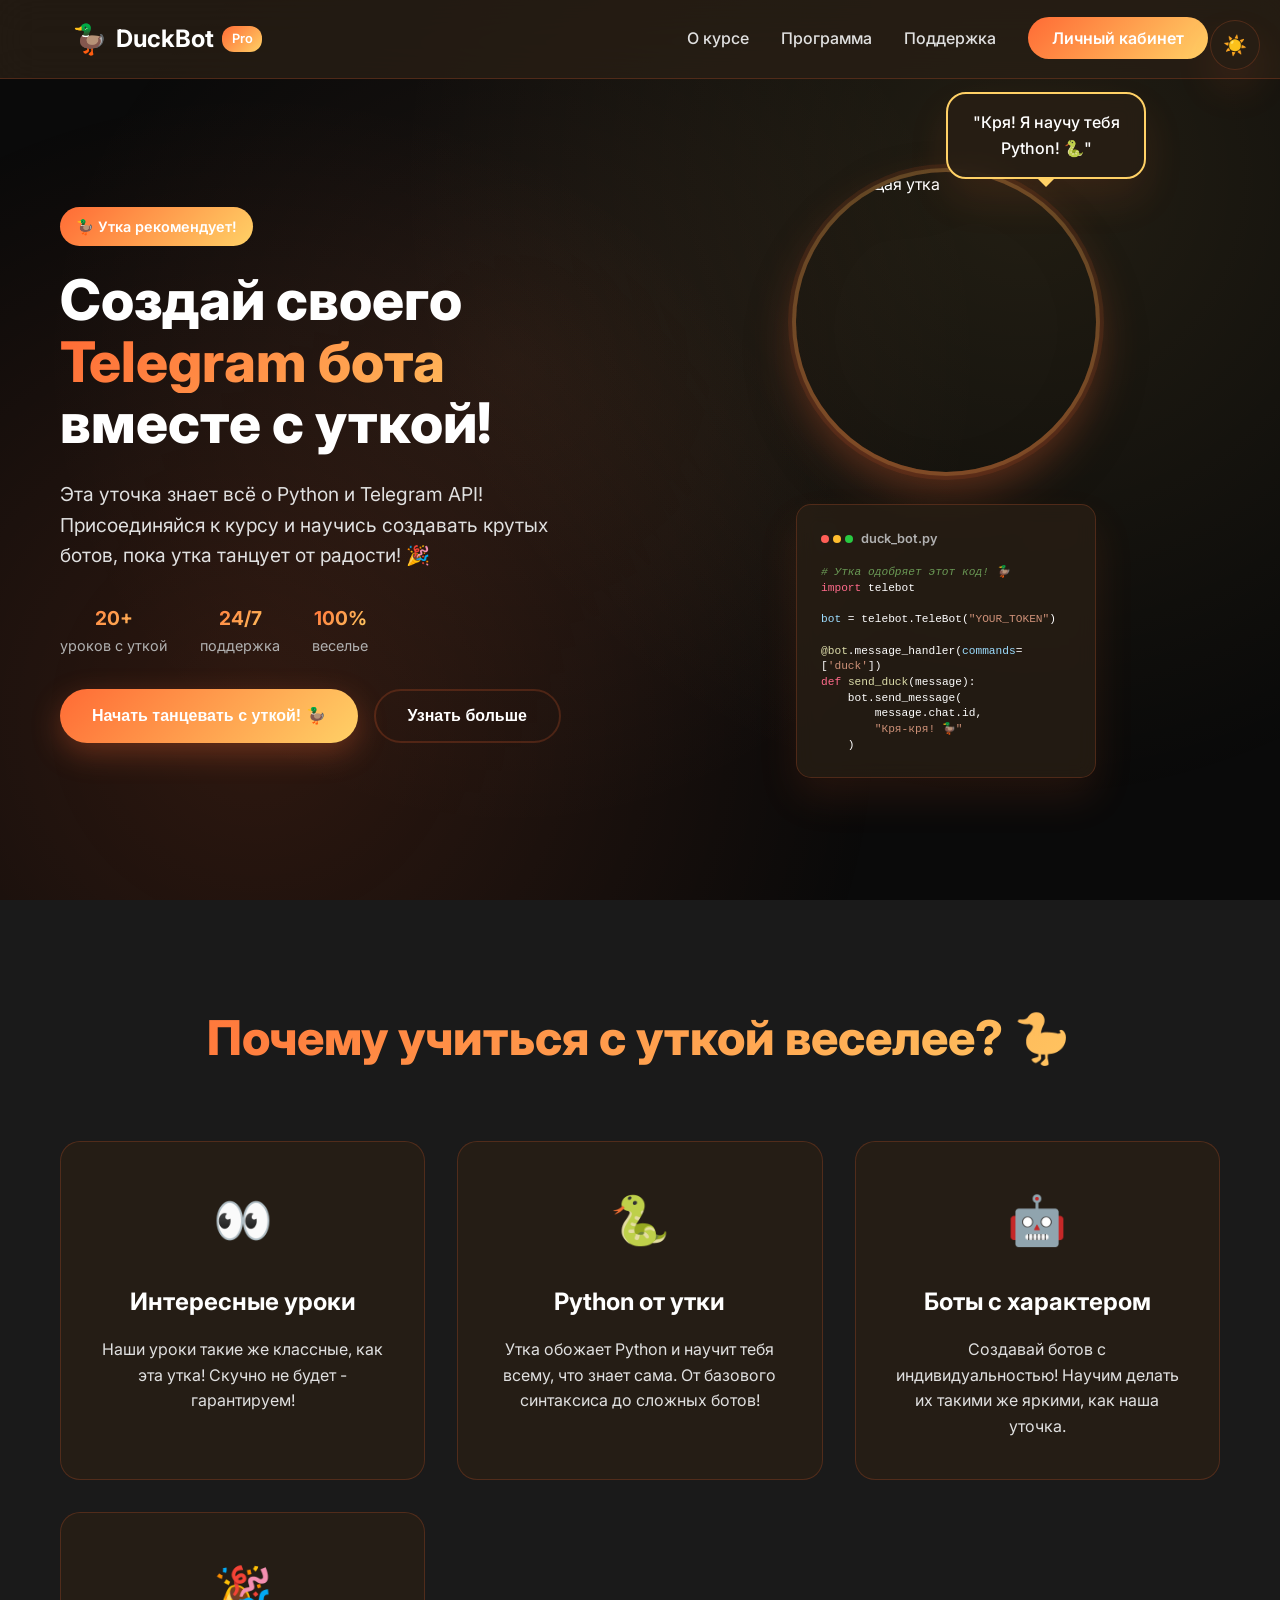
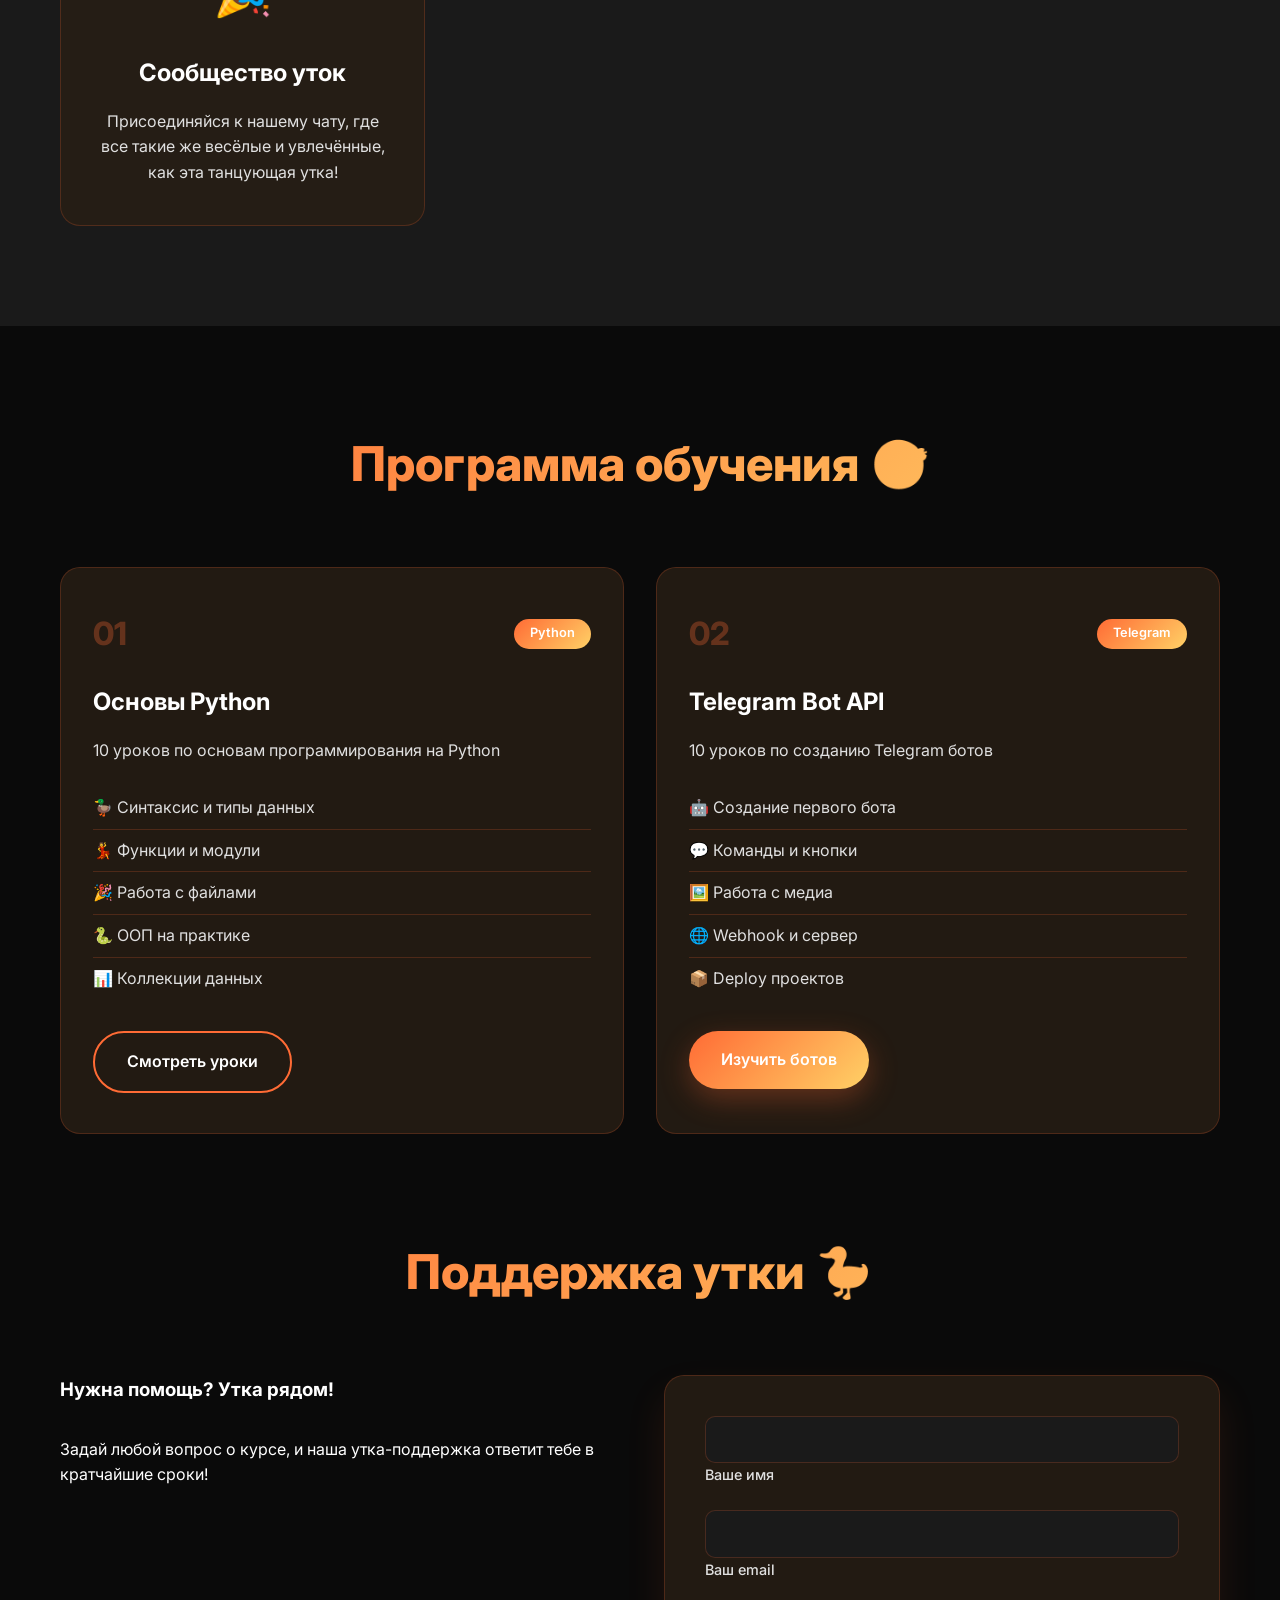
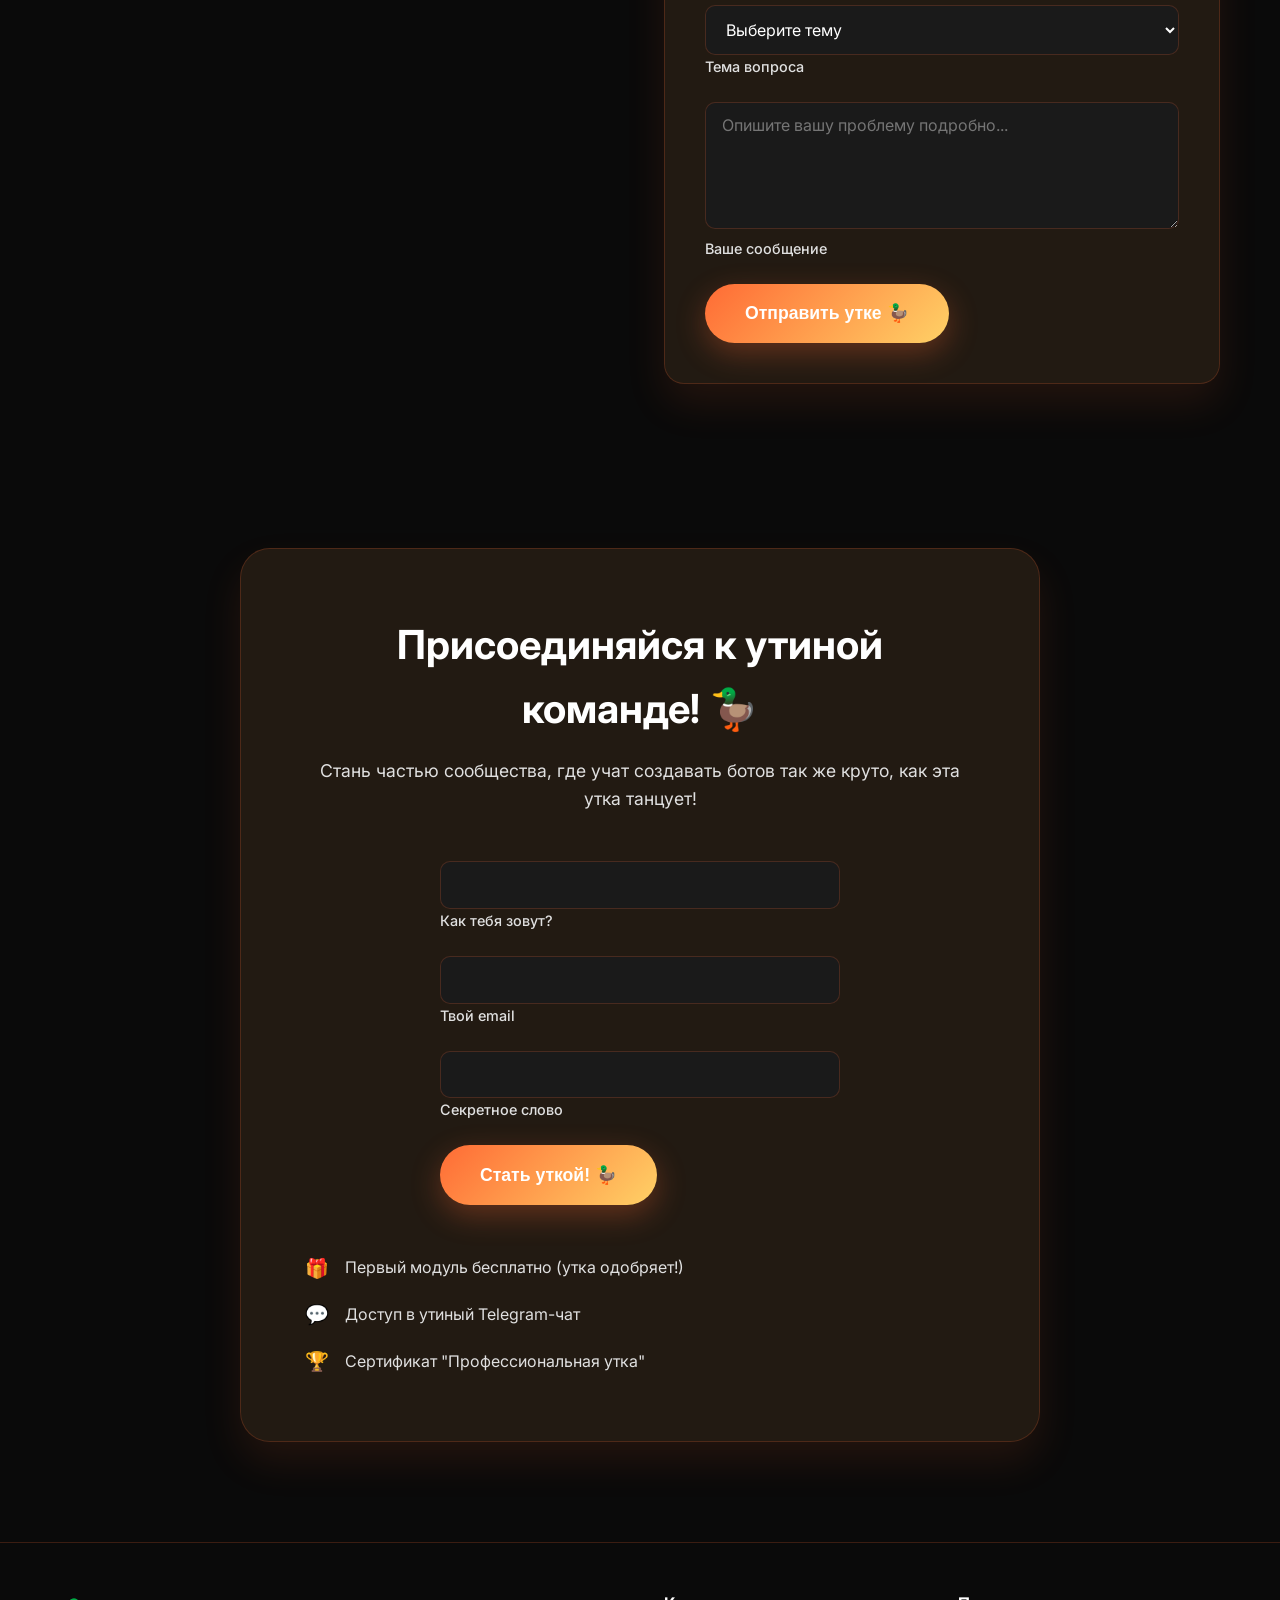
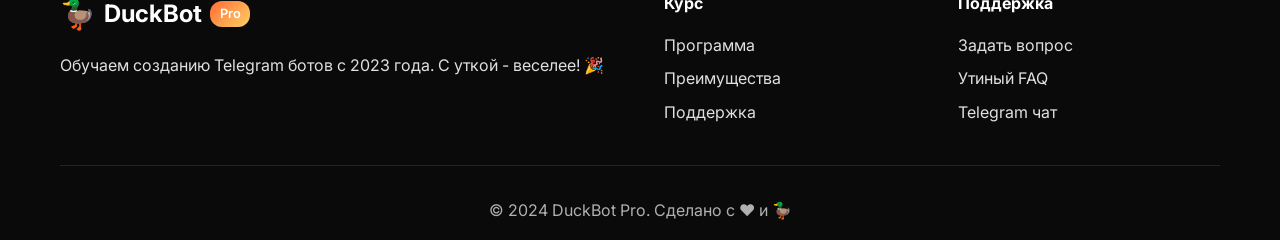
==== commit c61a47ea: "Замена текста" ====
--- a/index.html
+++ b/index.html
@@ -202,16 +202,6 @@
                     <p>Задай любой вопрос о курсе, и наша утка-поддержка ответит тебе в кратчайшие сроки!</p>
                     <div class="support-features">
                         <div class="support-feature">
-                            <span class="feature-icon">⚡</span>
-                            <span>Быстрый ответ</span>
-                        </div>
-                        <div class="support-feature">
-                            <span class="feature-icon">🎯</span>
-                            <span>Помощь с кодом</span>
-                        </div>
-                        <div class="support-feature">
-                            <span class="feature-icon">💬</span>
-                            <span>Общение с уткой</span>
                         </div>
                     </div>
                 </div>
@@ -338,4 +328,5 @@
 
     <script src="script.js"></script>
 </body>
-</html>+
+</html>
